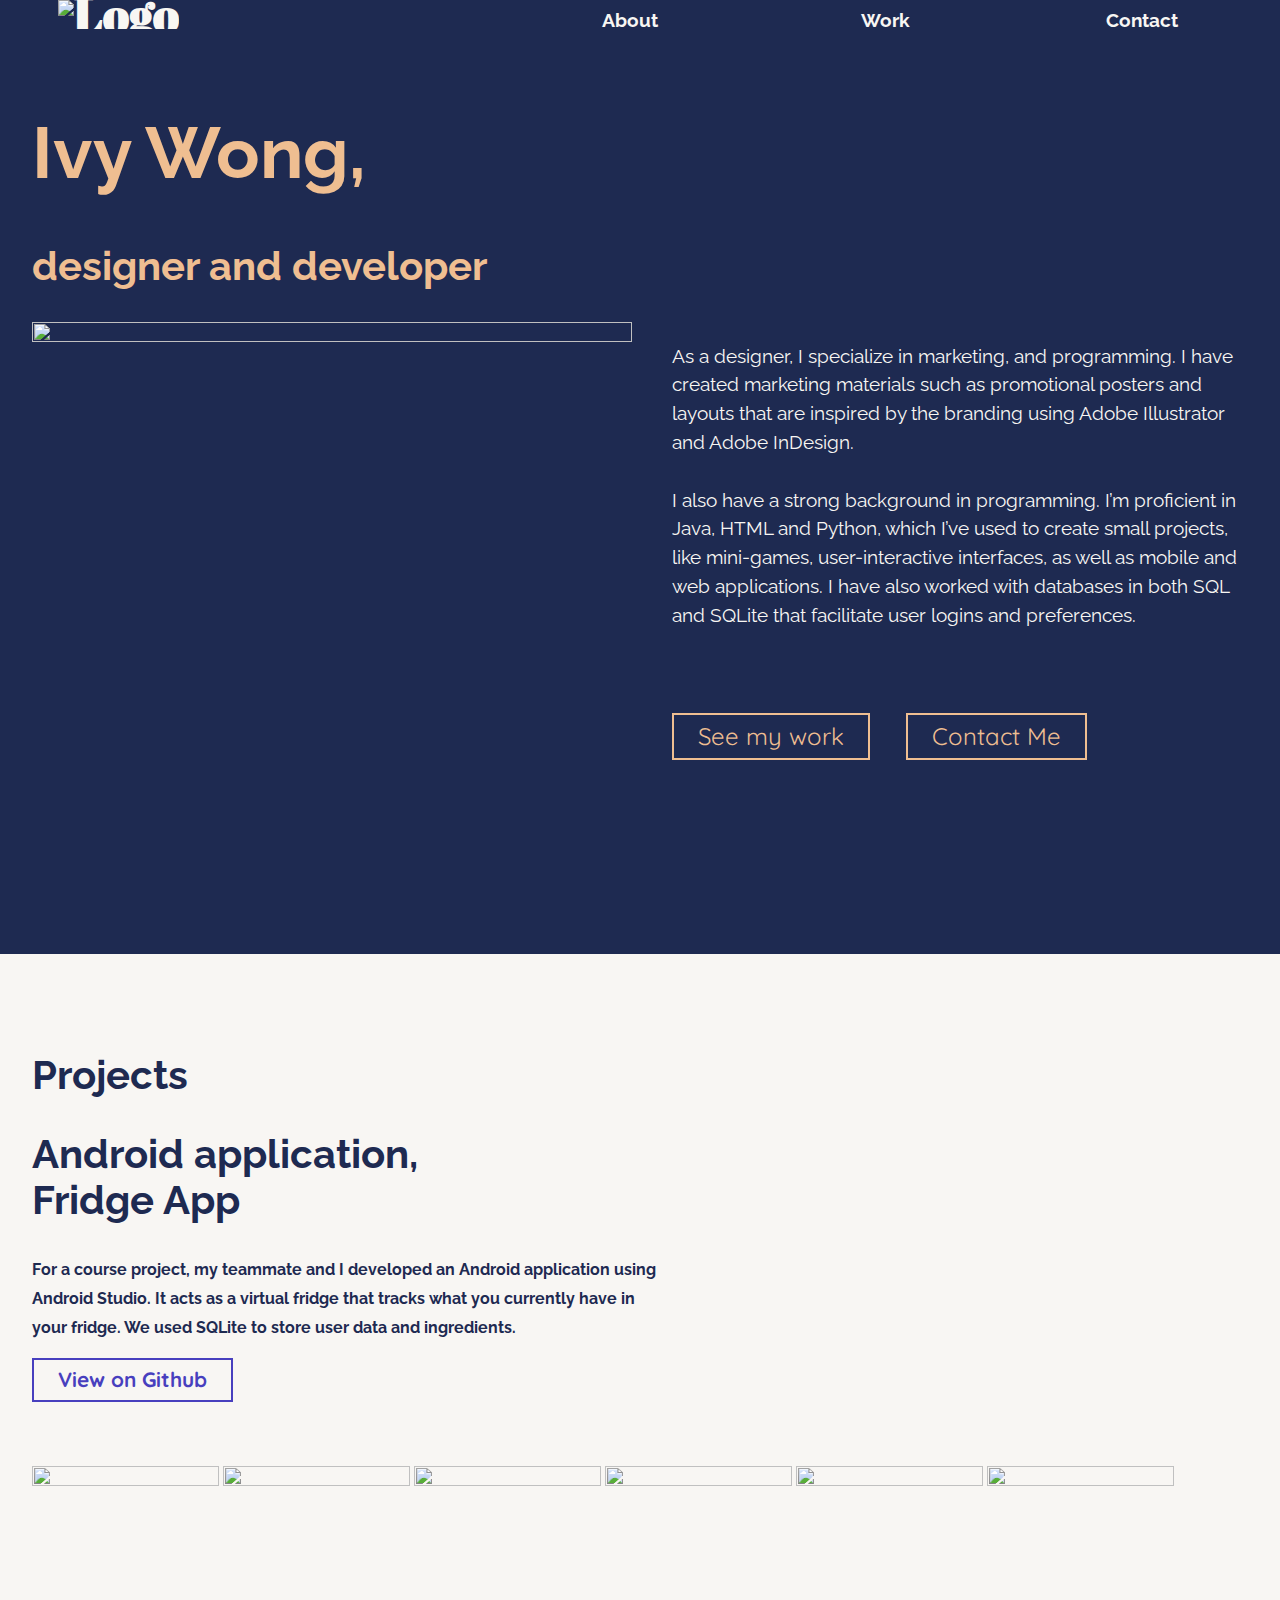
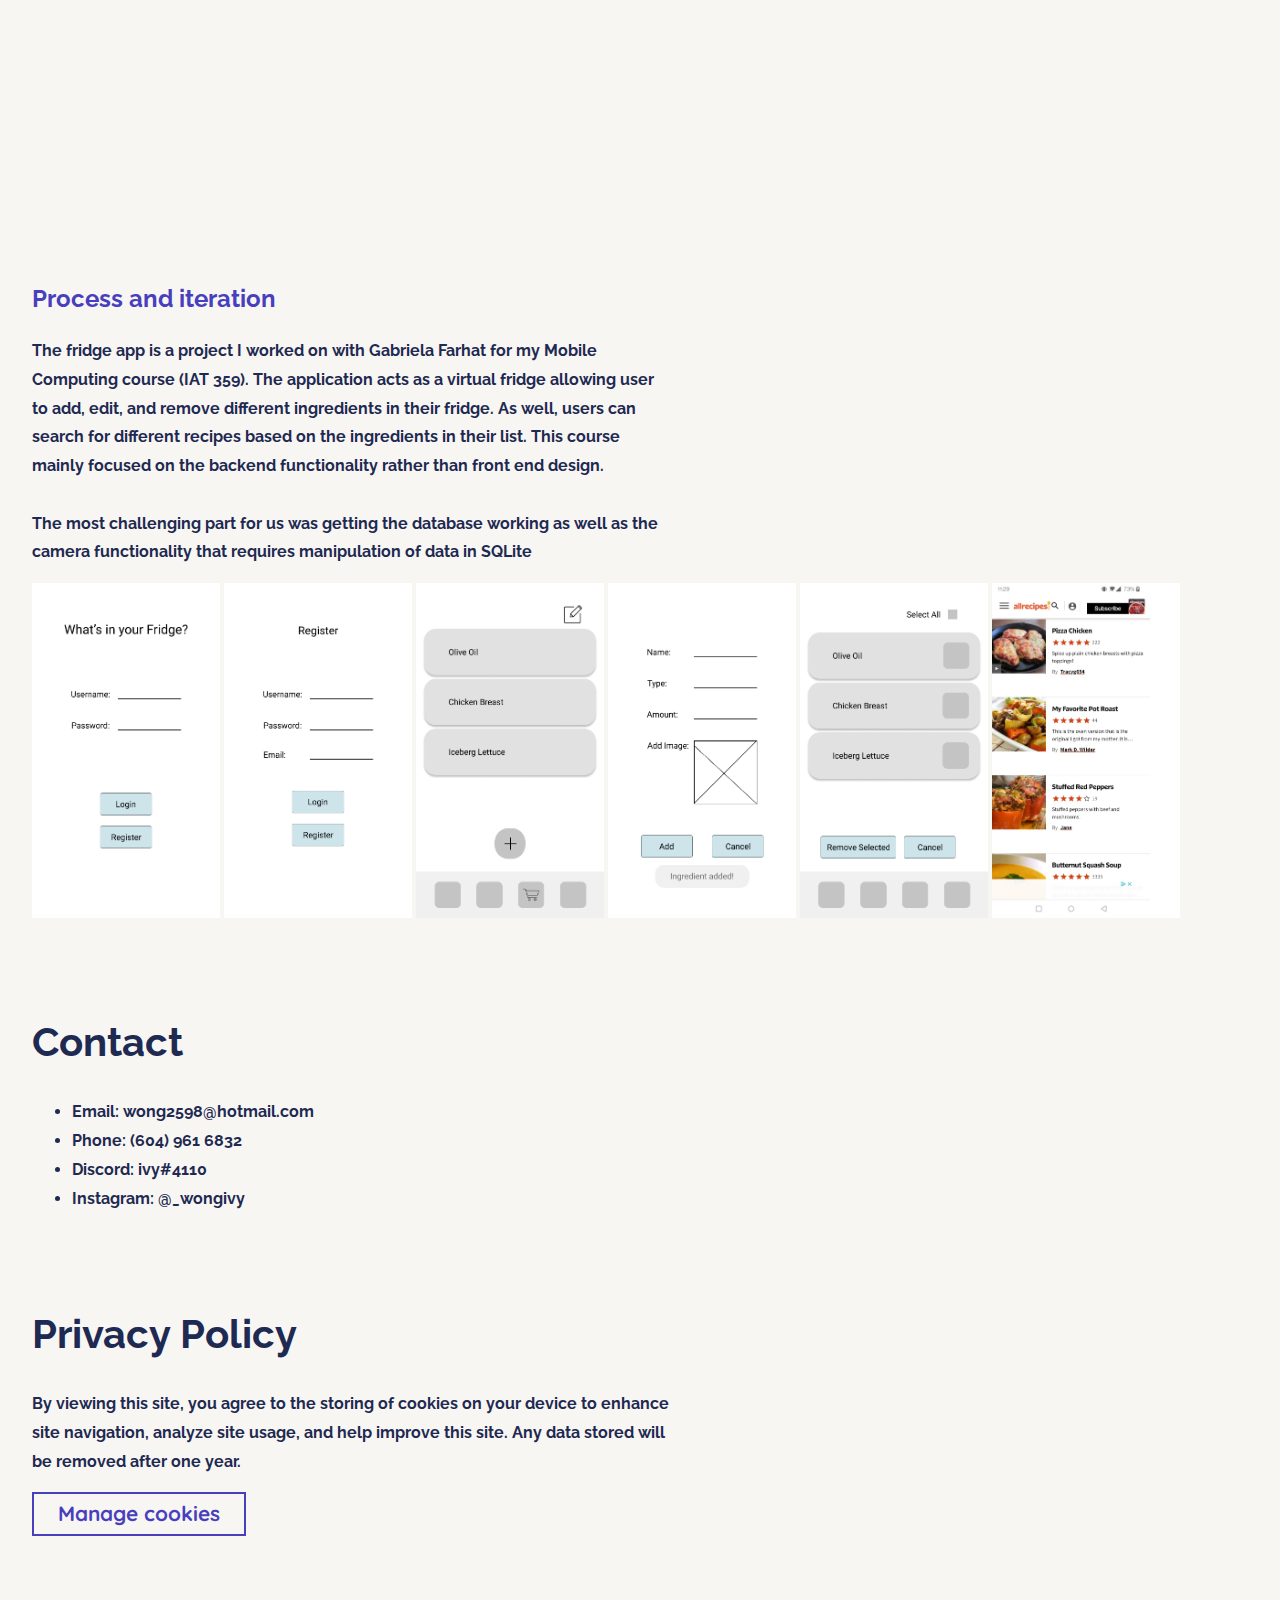
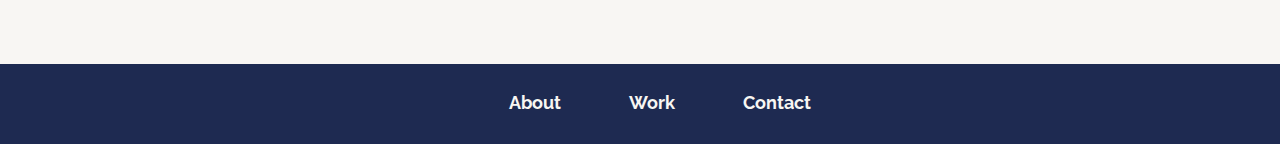
==== index.html @ 941da599 "improved responsiveness and positioning, removed grid.css" ====
<!DOCTYPE html>
<html lang="en">

  <head>

    <meta charset="utf-8">
    <meta name="viewport" content="width=device-width, initial-scale=1">
    <title>Ivy Wong</title>

    <link href="css/main.css" rel="stylesheet">
    <link href="css/normalize.css" rel="stylesheet">
    <!-- <link href="css/grid.css" rel="stylesheet"> -->
    
    <!-- Abril Fatface/ Cormonrant/ Quicksand -->
    <link rel="preconnect" href="https://fonts.googleapis.com">
    <link rel="preconnect" href="https://fonts.gstatic.com" crossorigin>
    <link href="https://fonts.googleapis.com/css2?family=Abril+Fatface&family=Cormorant&family=Quicksand:wght@300&family=Raleway:wght@100&display=swap" rel="stylesheet">


  </head>

  <body>
    <!-- Nav bar -->
    <header id="navbar">
        <nav>
          <ul>
            <li class="logo-nav">
                <img class="header-title" src="img/logo-dark.png" width="64" height="64" alt="Logo">
            </li>
            <li class="about-nav"><a href="#about" class="header-btn">About</a></li>
            <li class="work-nav"><a href="#work" class="header-btn">Work</a> 
            </li> 
            <li class="contact-nav"><a href="#contact" class="header-btn">Contact</a></li>
        </ul>
        </nav>
    </header>
    <!-- // Nav bar -->

    <main id="about">
      <!-- Hero Section -->
      <div class="hero-section content-container">
        <div class="content-wrap">
          <div class="hero-title hero">
            <h1>Ivy Wong,</h1>
            <h2>designer and developer</h2>
          </div>
          <div class="hero-grid">
            <div><img class="image-container" src="img/avatar.png" width="600" height="600"></div>
            <div>
              <div class="hero-desc hero">
                <p>As a designer, I specialize in marketing, and programming. I have created marketing materials such as promotional posters and layouts that are inspired by the branding using Adobe Illustrator and Adobe InDesign.<br><br>I also have a strong background in programming. I’m proficient in Java, HTML and Python, which I’ve used to create small projects, like mini-games, user-interactive interfaces, as well as mobile and web applications. I have also worked with databases in both SQL and SQLite that facilitate user logins and preferences.</p> 
              </div>
              <div class="hero-btn hero">
                <a href="#work" class="menu-btn">See my work</a>
                <a href="#contact" class="menu-btn">Contact Me</a>
              </div>
            </div>
          </div>
        </div>
      </div>
      </main>
      <!-- // Hero Section -->

    <!-- Work -->
      <div class="content-wrap content-container" id="work">
        <h2>Projects</h2>
        <h2 class="special-h2">Android application, <br>Fridge App</h2>
        <p>For a course project, my teammate and I developed an Android application using Android Studio. It acts as a virtual fridge that tracks what you currently have in your fridge. We used SQLite to store user data and ingredients.</p>
        <a class="work-btn" href="https://github.com/wongivyw/FridgeApp">View on Github</a>

        <!-- Update images with emulator -->
        <div class="image-container">
          <img src="img/fridge-register.jpg" width="187" height="395">
          <img src="img/fridge-main.jpg" width="187" height="395">
          <img src="img/recipes.jpg" width="187" height="395">
          <img src="img/profile.jpg" width="187" height="395">
          <img src="img/map.jpg" width="187" height="395">
          <img src="img/edit-ingredient.jpg" width="187" height="395">
        </div>

        <h3 class="special-h3">Process and iteration</h3>
        <p>The fridge app is a project I worked on with Gabriela Farhat for my Mobile Computing course (IAT 359). The application acts as a virtual fridge allowing user to add, edit, and remove different ingredients in their fridge. As well, users can search for different recipes based on the ingredients in their list. This course mainly focused on the backend functionality rather than front end design.<br><br>The most challenging part for us was getting the database working as well as the camera functionality that requires manipulation of data in SQLite</p>
      
        <div> 
          <img src="img/Draft_login.png" width="188" height="335">
          <img src="img/Draft_register.png" width="188" height="335">
          <img src="img/Draft_fridgeMain.png" width="188" height="335">
          <img src="img/Draft_addIngredient.png" width="188" height="335">
          <img src="img/Draft_editIngredient.png" width="188" height="335">
          <img src="img/Draft_recipies.png" width="188" height="335">
        </div>

      </div>
      <!-- // Work -->


    <!-- Contact -->
    <div id="contact" class="content-wrap content-container">
      <h2>Contact</h2>
        <ul class="special-h2">
          <li>Email: wong2598@hotmail.com</li>
          <li>Phone: (604) 961 6832</li>
          <li>Discord: ivy#4110</li>
          <li>Instagram: @_wongivy</li>
        </ul>
    </div>
    <!-- // Contact -->


    <!-- Privacy Policy -->
    <div id="privacy" class="content-wrap content-container">
      <h2>Privacy Policy</h2>
      <p>By viewing this site, you agree to the storing of cookies on your device to enhance site navigation, analyze site usage, and help improve this site. Any data stored will be removed after one year.</p>
      <a href="" class="work-btn">Manage cookies</a>
    </div>
    <!-- // Privacy Policy -->
    

    <!-- Footer -->
    <footer>
      <div class="footer-section">
        <ul class="footer-inline">
          <li class="footer-item"><a href="#about">About</a></li>
          <li class="footer-item"><a href="#about">Work</a></li>
          <li class="footer-item"><a href="#contact">Contact</a></li>
        </ul>
      </div>
    </footer>

  </body>
  <script src="js/main.js"></script>
</html>
---- css/main.css ----
/*
  STYLE GUIDE STYLING 
  Default styling for the style guide 
*/
html {
  position: relative;
  min-height: 100%;
}

body {
  background-color: #F8F6F3;
  margin-left: 0;
  margin-right: 0;
  margin-bottom: 0;
  margin-top: 0;
}

h1 {
  font-family: 'Raleway', serif;
  font-size: 3rem; /*48px, 0.125 = 2pt*/
  color: #1E2A51;
}

h2 {
  font-family: 'Raleway', serif;
  font-size: 2.5rem; /*40px*/
  color: #1E2A51;
}

h3 {
  font-family: 'Raleway', serif;
  font-size: 1.5rem; /*24px*/
  color: #1E2A51;
}


/*body text*/
p, li{
  font-family: 'Raleway', sans-serif;
  font-size: 1rem; /*16px*/
  font-weight: bold;
  color: #1E2A51;
  line-height: 1.8rem;
  max-width: 40rem;
}

.special-h3 {
  color: #483FBE;
}

img {
  max-width: 100%;
  height: auto;
}



/* ------HEADER--------------------------------------------------------------- */

/* ----HEADER LOGO*/

header img {
  height: 4rem;
  margin-top: 0.2rem;
}

main {
  color: #1E2A51;
  background-color: #1E2A51;
  overflow-x: hidden;
}

/* https://www.w3schools.com/howto/howto_js_shrink_header_scroll.asp */
.header-title {
  font-family: 'Abril Fatface', cursive;
  justify-content: center;
  margin: auto;
  text-align: center;
  font-size: 3rem;
  padding-right: 1.25rem;

}

header {
  font-family: 'Quicksand', sans-serif;
  top: 0;
  left: 0;
  right: 0;
  min-height: fit-content;
  align-items: center;
  justify-content: center;
  z-index: 999;
  flex-direction: column;
}

#navbar {
  background: #1E2A51;
  transition: 0.75s;
}


header * {
  display: inline;
  text-decoration: none;
  color: #F8F6F3;
}

header ul {
  display: grid;
  grid-template-columns: 1fr;
  justify-content: center;
  padding-bottom: 0.5rem;
  background-color: #1E2A51;
  margin: 0;
}

header li {
  padding-bottom: 0.3rem;
}

header li {
  margin: auto;
}

header li a { 
  font-size: 1.2rem;
  font-weight: 700;
}

header .header-btn {
  color: #F8F6F3;
  transition: all 0.2s;
  /* margin: 1rem 2rem; */
}

header .header-btn:after {
  content: ' --';
  opacity: 0;
  top: 14px;
  right: -20px;
  color: #F8F6F3;
  /* text-decoration: underline; */
  transition: 0.5s;
}

header .header-btn:focus, .header-btn:hover {
  color: #F8F6F3;
  /* text-decoration: underline; */
  padding-right: 24px;
  padding-left: 8px;
}

/* header .header-btn:hover {
  color: #F8F6F3;
  padding-right: 24px;
  padding-left: 8px;
} */

header .header-btn:focus:after {
  opacity: 1;
  right: 10px;
}

header .header-btn:hover:after {
  opacity: 1;
  right: 10px;
}



/* Body content wrap */
section {
  max-width: 80rem;
  margin-bottom: 10rem;  
}

.section-grid {
  display: grid;
  grid-template-columns: 1fr;
  max-width: 80rem;
  margin: auto;
}

.content-wrap {
  max-width: 80rem;
  margin: auto;
  /* background-color: #1E2A51; */
}

.div-wrap {
  margin: 1rem;
}

.hero .image-container {
  max-width:100%;
  height:auto;
}

/* Hero */
/* https://www.w3schools.com/howto/howto_css_parallax.asp */
/* https://unsplash.com/photos/LZ6BTZnizD8 */
.hero-section {
  background-image: url('../img/hero.jpg');
  background-attachment: fixed;
  background-position: center;
  background-repeat: no-repeat;
  background-size: cover;
  min-height: 100%;
  /* padding-left: 0.5rem; */
  /* padding-right: 0.5rem; */
}

.hero-grid {
  /* display: flex;
  flex-direction: column;
  text-align: left; */

  display: grid;
  grid-template-columns: 1fr;
  text-align: left;
}

.hero-title h1 {
  font-size: 4.5rem;
  color: #EFBE91;
}

.hero-title h2 {
  color: #EFBE91;
}

.hero-desc p {
  font-size: 1.2rem;
  color: #F8F6F3;
  font-weight: normal;
}

.hero-btn {
  margin-top: 8rem;
  margin-bottom: 4rem;
  justify-content: center;
}

.hero-btn a {
  margin-right: 3rem;
  font-size: 1.5rem;
}

.hero-btn .menu-btn {
  margin: 1rem;
}


/* work */
.content-container {
  margin: 2rem;
  padding-top: 2rem;
}


.menu-nav {
  justify-content: center;
  text-align: right;
  padding: 2rem 2% 2rem 0;
  max-width: 80rem;
  margin: auto;
}

.menu-btn {
/* button { */
  font-family: 'Quicksand', sans-serif;
  display: inline-block;
  padding: 0.5rem 1.5rem;
  margin: 0 0.8rem 0.8rem 0;
  box-sizing: border-box;
  text-decoration: none;
  font-size: 1.2rem;
  color: #EFBE91;
  text-align: center;

  border: #EFBE91;
  border-width: 2px;
  border-style: solid;
  transition: all 0.2s;
  background-color: none;
}

.menu-btn:hover, .menu-btn:focus {
  color: #1E2A51;
  font-weight: bold;
  background-color: #EFBE91;
}

.work-btn {
  font-family: 'Quicksand', sans-serif;
  display: inline-block;
  padding: 0.5rem 1.5rem;
  margin: 0 2rem 4rem 0;
  box-sizing: border-box;
  text-decoration: none;
  font-size: 1.3rem;
  font-weight: bold;
  color: #EFBE91;
  text-align: center;

  color: #483FBE;
  border: #483FBE;
  border-width: 2px;
  border-style: solid;
  background-color: none;
  transition: all 0.2s;
}

.work-btn:hover, .work-btn:focus {
  color: #EFBE91;
  border: #1E2A51;
  border-width: 2px;
  border-style: solid;
  background-color: #1E2A51;
  transition: all 0.2s;
}

.img-grid {
  display: grid;
  grid-template-columns: 1fr;
}

/* Footer */
footer * {
  display: inline;
}

.footer-section {
  font-family: 'Quicksand', sans-serif;
  background-color: #1E2A51;
  left: 0;
  right: 0;
  bottom: 0;
  height: 5rem;
  margin-top: 4rem;
  display: flex;
  align-items: center;
  justify-content: center;
}

footer li {
  margin: 2rem;
}

footer li a { 
  color: #F8F6F3;
  text-decoration: none;
  font-size: 1.1rem;
}

footer .footer-item {
  transition: all 0.2s;
}

footer .footer-item:hover {
  text-decoration: underline;
}

footer .footer-item:focus {
  text-decoration: underline;
}


/* 505px and smaller*/
@media (max-width: 31.5625rem) {
  .hero-btn, .menu-btn, .work-btn{
    display: grid;
    grid-template-columns: 1fr;
  }
}

/* 634 px and larger */
@media (min-width: 39.625rem) { 
  header {
    position: fixed;
  }    
  header ul {
    grid-template: "a b c d e" / 1fr 1fr 1fr 1fr 1fr;
    padding: 0;
  }
  .logo-nav {
    grid-area: a;
  }
  .about-nav {
    grid-area: c;
  }
  .work-nav {
    grid-area: d;
  }
  .contact-nav {
    grid-area: e;
  }
  .products-nav {
    display: block;
  }
  /* js */
  .hidden {
    display: none;
  }
  .img-grid {
    /* grid-template-columns: 1fr 1fr 1fr; */
  }
}

/* 1180 px and larger*/
@media (min-width: 73.75rem) {
  .hero-grid{
    grid-template-columns: 1fr 1fr;
  }  
  .hero-desc {
    padding-left: 2rem;
  }
  .hero-btn {
    margin-top: 0;
    padding-top: 3rem;
    padding-left: 1rem;
  }
}

/* 1212px and larger */
@media (min-width: 75.75rem) {
  .img-grid {
    /* grid-template-columns: 1fr 1fr 1fr 1fr 1fr 1fr; */
  }
}
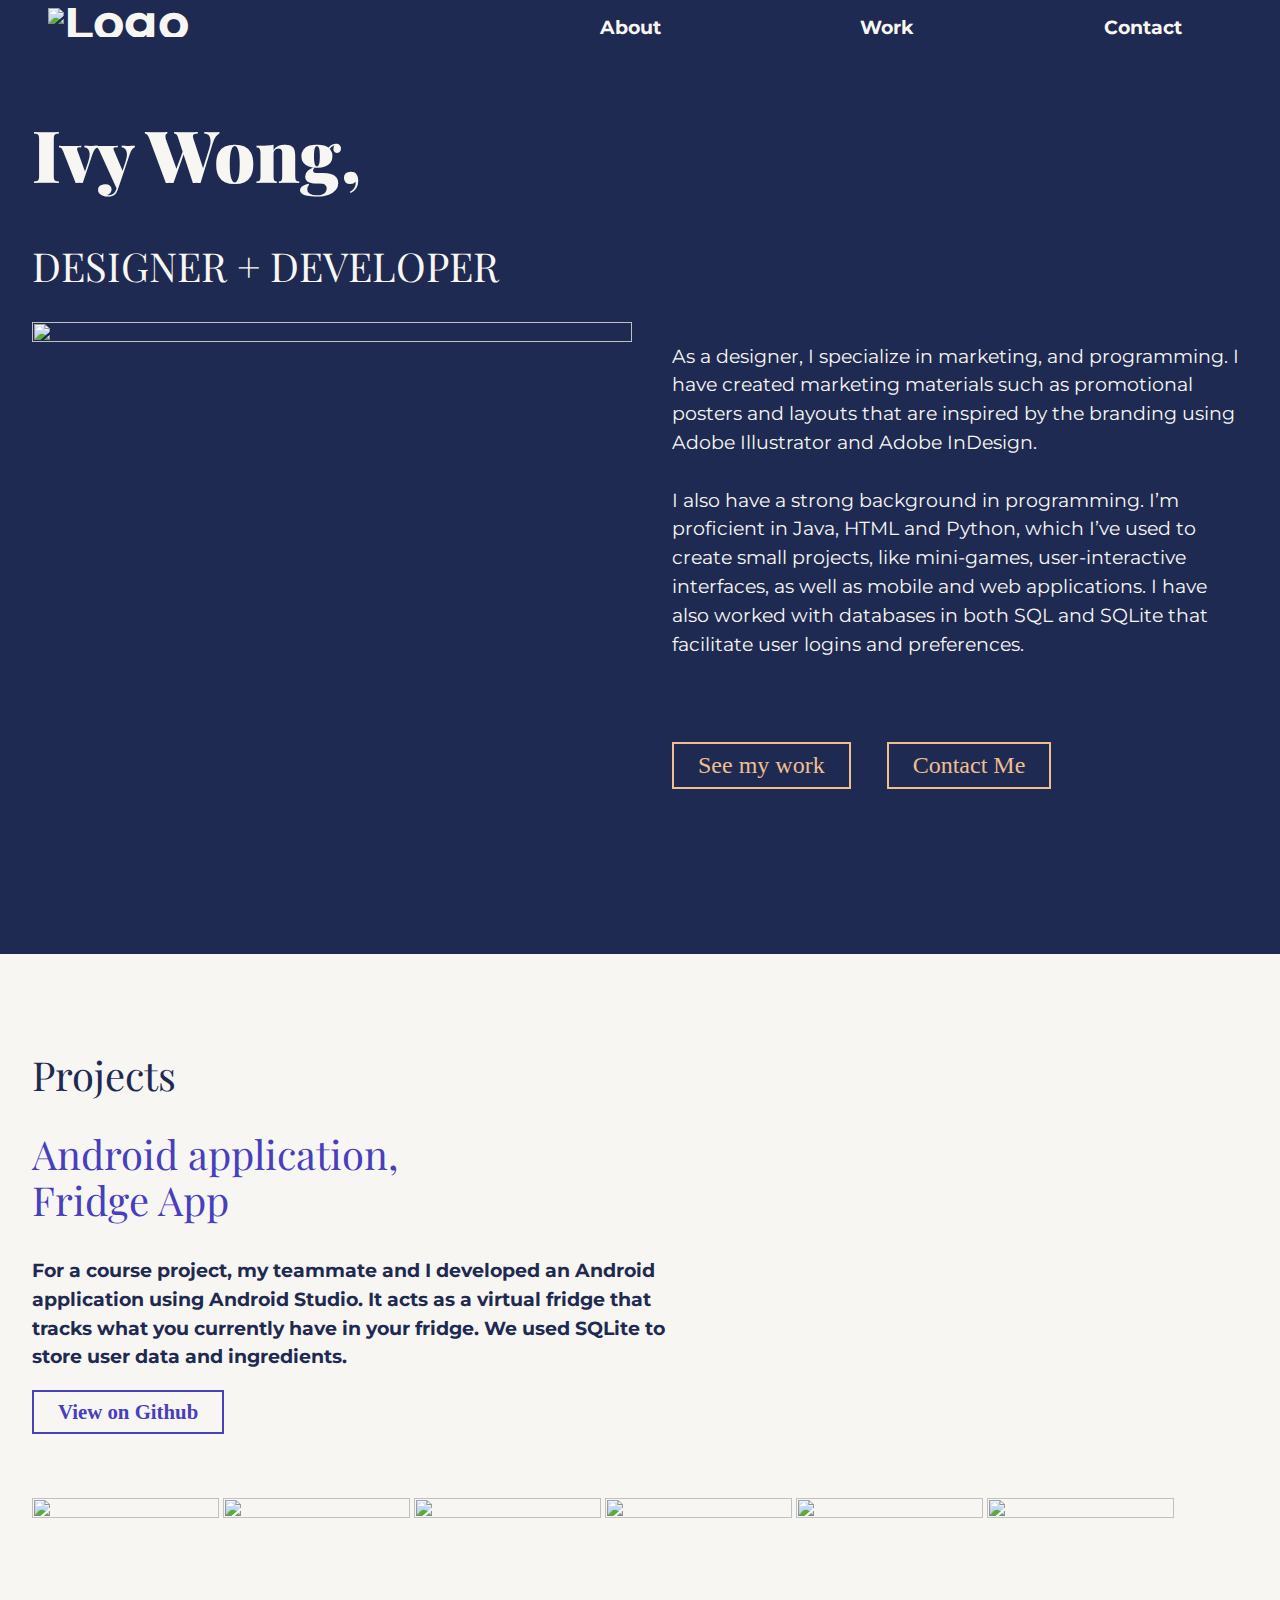
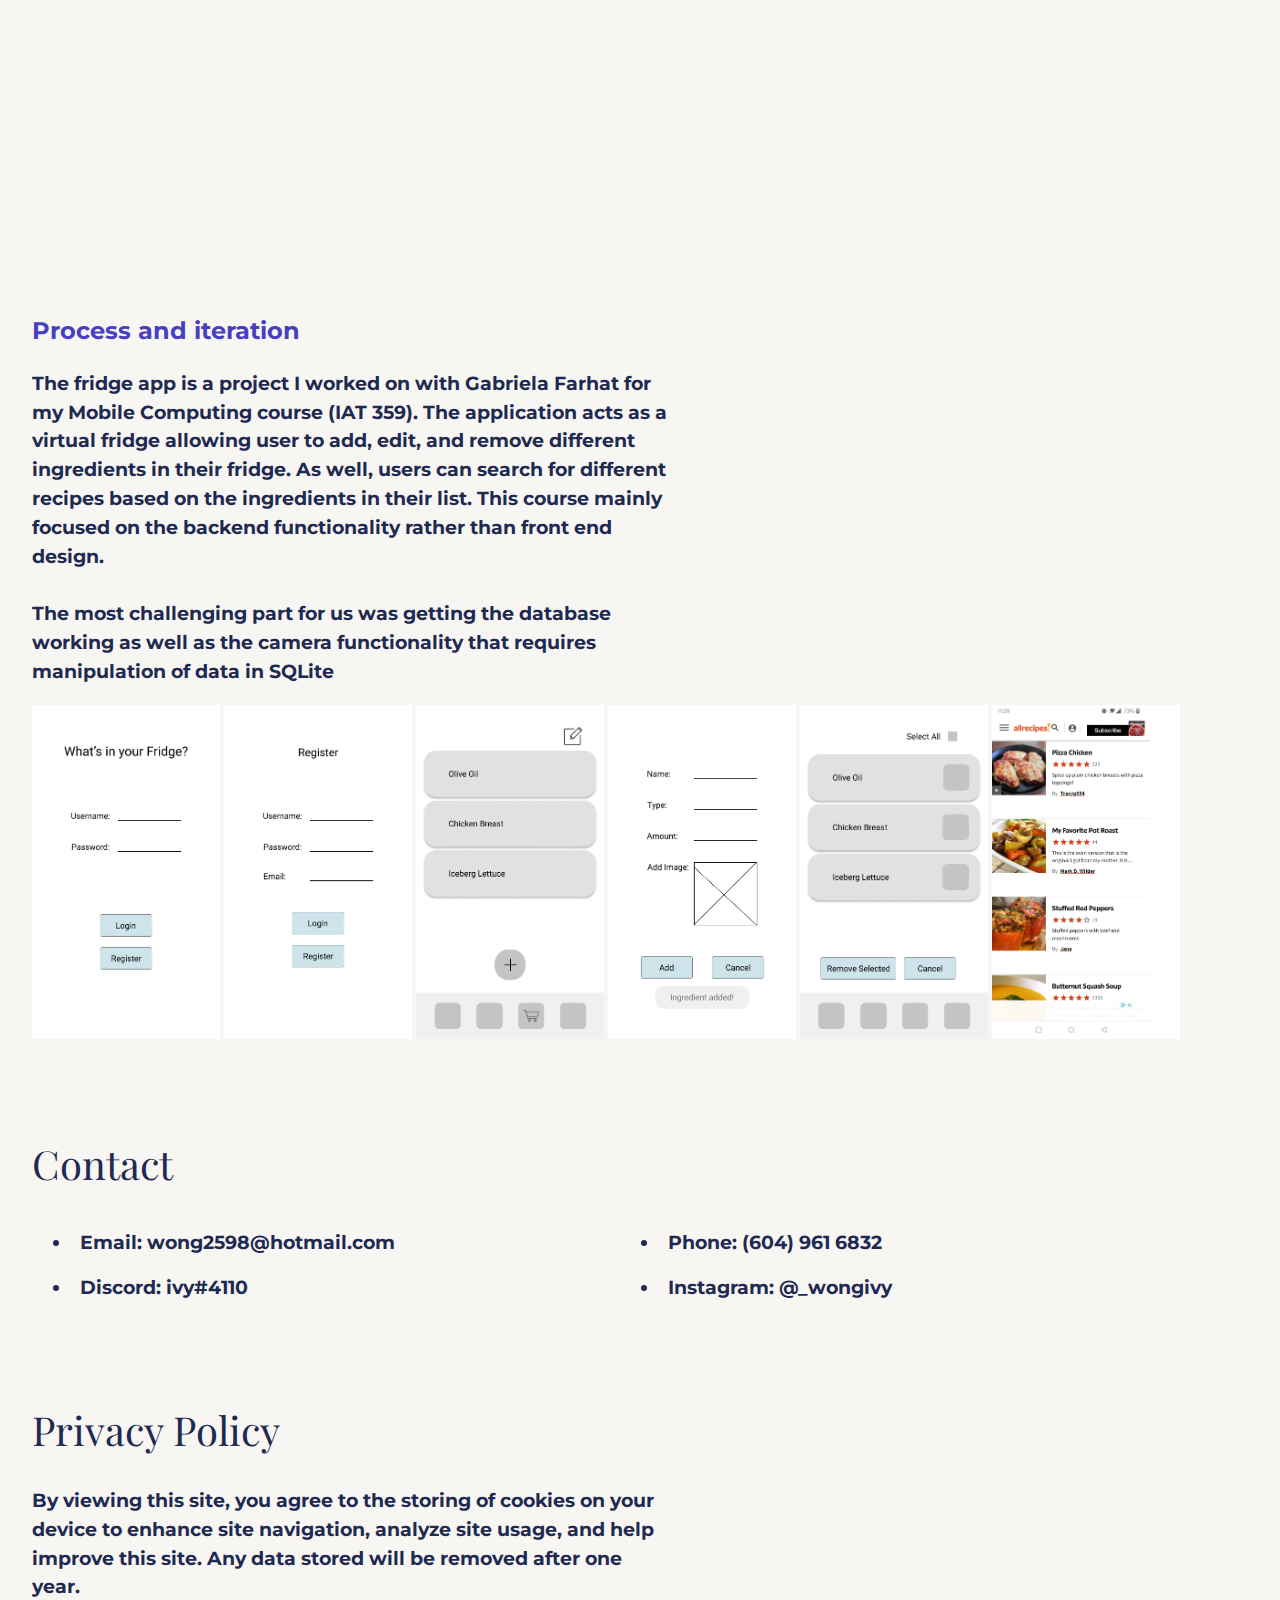
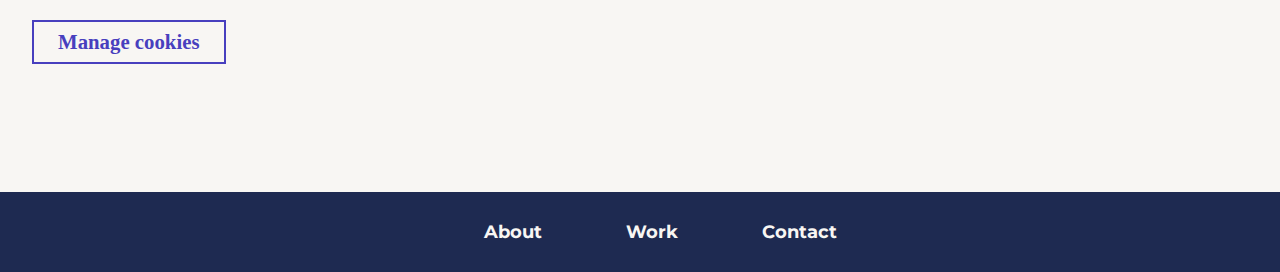
==== commit 85880709: "updated fonts and styles" ====
--- a/index.html
+++ b/index.html
@@ -11,10 +11,10 @@
     <link href="css/normalize.css" rel="stylesheet">
     <!-- <link href="css/grid.css" rel="stylesheet"> -->
     
-    <!-- Abril Fatface/ Cormonrant/ Quicksand -->
+    <!-- Roboto slab regular 400, Raleway regular 400 -->
     <link rel="preconnect" href="https://fonts.googleapis.com">
     <link rel="preconnect" href="https://fonts.gstatic.com" crossorigin>
-    <link href="https://fonts.googleapis.com/css2?family=Abril+Fatface&family=Cormorant&family=Quicksand:wght@300&family=Raleway:wght@100&display=swap" rel="stylesheet">
+    <link href="https://fonts.googleapis.com/css2?family=Lato:wght@300&family=Montserrat:wght@300&family=Playfair+Display:wght@400;900&display=swap" rel="stylesheet">
 
 
   </head>
@@ -42,7 +42,7 @@
         <div class="content-wrap">
           <div class="hero-title hero">
             <h1>Ivy Wong,</h1>
-            <h2>designer and developer</h2>
+            <h2>DESIGNER + DEVELOPER</h2>
           </div>
           <div class="hero-grid">
             <div><img class="image-container" src="img/avatar.png" width="600" height="600"></div>
@@ -62,56 +62,61 @@
       <!-- // Hero Section -->
 
     <!-- Work -->
-      <div class="content-wrap content-container" id="work">
-        <h2>Projects</h2>
-        <h2 class="special-h2">Android application, <br>Fridge App</h2>
-        <p>For a course project, my teammate and I developed an Android application using Android Studio. It acts as a virtual fridge that tracks what you currently have in your fridge. We used SQLite to store user data and ingredients.</p>
-        <a class="work-btn" href="https://github.com/wongivyw/FridgeApp">View on Github</a>
+      <div class="content-container" id="work">
+        <div class="content-wrap">
+          <h2>Projects</h2>
+          <h2 class="special-h2">Android application, <br>Fridge App</h2>
+          <p>For a course project, my teammate and I developed an Android application using Android Studio. It acts as a virtual fridge that tracks what you currently have in your fridge. We used SQLite to store user data and ingredients.</p>
+          <a class="work-btn" href="https://github.com/wongivyw/FridgeApp">View on Github</a>
 
-        <!-- Update images with emulator -->
-        <div class="image-container">
-          <img src="img/fridge-register.jpg" width="187" height="395">
-          <img src="img/fridge-main.jpg" width="187" height="395">
-          <img src="img/recipes.jpg" width="187" height="395">
-          <img src="img/profile.jpg" width="187" height="395">
-          <img src="img/map.jpg" width="187" height="395">
-          <img src="img/edit-ingredient.jpg" width="187" height="395">
+          <!-- Update images with emulator -->
+          <div class="image-container">
+            <img src="img/fridge-login.png" width="187" height="395">
+            <img src="img/fridge-main.png" width="187" height="395">
+            <img src="img/recipes.png" width="187" height="395">
+            <img src="img/profile.png" width="187" height="395">
+            <img src="img/map.png" width="187" height="395">
+            <img src="img/edit-ingredient.png" width="187" height="395">
+          </div>
+
+          <h3 class="special-h3">Process and iteration</h3>
+          <p>The fridge app is a project I worked on with Gabriela Farhat for my Mobile Computing course (IAT 359). The application acts as a virtual fridge allowing user to add, edit, and remove different ingredients in their fridge. As well, users can search for different recipes based on the ingredients in their list. This course mainly focused on the backend functionality rather than front end design.<br><br>The most challenging part for us was getting the database working as well as the camera functionality that requires manipulation of data in SQLite</p>
+        
+          <div> 
+            <img src="img/Draft_login.png" width="188" height="335">
+            <img src="img/Draft_register.png" width="188" height="335">
+            <img src="img/Draft_fridgeMain.png" width="188" height="335">
+            <img src="img/Draft_addIngredient.png" width="188" height="335">
+            <img src="img/Draft_editIngredient.png" width="188" height="335">
+            <img src="img/Draft_recipies.png" width="188" height="335">
+          </div>
         </div>
-
-        <h3 class="special-h3">Process and iteration</h3>
-        <p>The fridge app is a project I worked on with Gabriela Farhat for my Mobile Computing course (IAT 359). The application acts as a virtual fridge allowing user to add, edit, and remove different ingredients in their fridge. As well, users can search for different recipes based on the ingredients in their list. This course mainly focused on the backend functionality rather than front end design.<br><br>The most challenging part for us was getting the database working as well as the camera functionality that requires manipulation of data in SQLite</p>
-      
-        <div> 
-          <img src="img/Draft_login.png" width="188" height="335">
-          <img src="img/Draft_register.png" width="188" height="335">
-          <img src="img/Draft_fridgeMain.png" width="188" height="335">
-          <img src="img/Draft_addIngredient.png" width="188" height="335">
-          <img src="img/Draft_editIngredient.png" width="188" height="335">
-          <img src="img/Draft_recipies.png" width="188" height="335">
-        </div>
-
       </div>
       <!-- // Work -->
 
 
     <!-- Contact -->
-    <div id="contact" class="content-wrap content-container">
-      <h2>Contact</h2>
+    <div id="contact" class="content-container">
+      <div class="content-wrap">
+        <h2>Contact</h2>
         <ul class="special-h2">
           <li>Email: wong2598@hotmail.com</li>
           <li>Phone: (604) 961 6832</li>
           <li>Discord: ivy#4110</li>
           <li>Instagram: @_wongivy</li>
         </ul>
+      </div>
     </div>
     <!-- // Contact -->
 
 
     <!-- Privacy Policy -->
-    <div id="privacy" class="content-wrap content-container">
-      <h2>Privacy Policy</h2>
-      <p>By viewing this site, you agree to the storing of cookies on your device to enhance site navigation, analyze site usage, and help improve this site. Any data stored will be removed after one year.</p>
-      <a href="" class="work-btn">Manage cookies</a>
+    <div id="privacy" class="content-container">
+      <div class="content-wrap">
+        <h2>Privacy Policy</h2>
+        <p>By viewing this site, you agree to the storing of cookies on your device to enhance site navigation, analyze site usage, and help improve this site. Any data stored will be removed after one year.</p>
+        <a href="" class="work-btn">Manage cookies</a>
+      </div>
     </div>
     <!-- // Privacy Policy -->
     
--- a/css/main.css
+++ b/css/main.css
@@ -2,6 +2,8 @@
   STYLE GUIDE STYLING 
   Default styling for the style guide 
 */
+
+
 html {
   position: relative;
   min-height: 100%;
@@ -16,19 +18,21 @@
 }
 
 h1 {
-  font-family: 'Raleway', serif;
+  font-family: 'Playfair Display', sans-serif;
   font-size: 3rem; /*48px, 0.125 = 2pt*/
   color: #1E2A51;
+  font-weight: 900;
 }
 
 h2 {
-  font-family: 'Raleway', serif;
+  font-family: 'Playfair Display', serif;
   font-size: 2.5rem; /*40px*/
   color: #1E2A51;
+  font-weight: 400;
 }
 
 h3 {
-  font-family: 'Raleway', serif;
+  font-family: 'Montserrat', sans-serif;
   font-size: 1.5rem; /*24px*/
   color: #1E2A51;
 }
@@ -36,12 +40,17 @@
 
 /*body text*/
 p, li{
-  font-family: 'Raleway', sans-serif;
-  font-size: 1rem; /*16px*/
+  font-family: 'Montserrat', sans-serif;
+  font-size: 1.2rem; /*16px*/
   font-weight: bold;
   color: #1E2A51;
   line-height: 1.8rem;
   max-width: 40rem;
+}
+
+.special-h2 {
+  /* font-size: 2rem; */
+  color: #483FBE;
 }
 
 .special-h3 {
@@ -53,6 +62,17 @@
   height: auto;
 }
 
+ul {
+  display: grid;
+  grid-template-columns: 1fr;
+  align-items: left;
+  text-align: left;
+}
+
+ul li {
+  padding: 0.5rem;
+}
+
 
 
 /* ------HEADER--------------------------------------------------------------- */
@@ -72,7 +92,7 @@
 
 /* https://www.w3schools.com/howto/howto_js_shrink_header_scroll.asp */
 .header-title {
-  font-family: 'Abril Fatface', cursive;
+  /* font-family: 'Raleway', sans-serif; */
   justify-content: center;
   margin: auto;
   text-align: center;
@@ -82,7 +102,7 @@
 }
 
 header {
-  font-family: 'Quicksand', sans-serif;
+  /* font-family: 'Raleway', sans-serif; */
   top: 0;
   left: 0;
   right: 0;
@@ -222,11 +242,11 @@
 
 .hero-title h1 {
   font-size: 4.5rem;
-  color: #EFBE91;
+  color: #F8F6F3;
 }
 
 .hero-title h2 {
-  color: #EFBE91;
+  color: #F8F6F3;
 }
 
 .hero-desc p {
@@ -268,7 +288,7 @@
 
 .menu-btn {
 /* button { */
-  font-family: 'Quicksand', sans-serif;
+  /* font-family: 'Raleway', sans-serif; */
   display: inline-block;
   padding: 0.5rem 1.5rem;
   margin: 0 0.8rem 0.8rem 0;
@@ -287,12 +307,13 @@
 
 .menu-btn:hover, .menu-btn:focus {
   color: #1E2A51;
-  font-weight: bold;
+  border-width: 2px;
+
   background-color: #EFBE91;
 }
 
 .work-btn {
-  font-family: 'Quicksand', sans-serif;
+  /* font-family: 'Raleway', sans-serif; */
   display: inline-block;
   padding: 0.5rem 1.5rem;
   margin: 0 2rem 4rem 0;
@@ -331,7 +352,7 @@
 }
 
 .footer-section {
-  font-family: 'Quicksand', sans-serif;
+  /* font-family: 'Raleway', sans-serif; */
   background-color: #1E2A51;
   left: 0;
   right: 0;
@@ -407,6 +428,13 @@
   }
 }
 
+/* 912px and larger */
+@media (min-width: 57rem) {
+  ul {
+    grid-template-columns: 1fr 1fr;
+  }
+}
+
 /* 1180 px and larger*/
 @media (min-width: 73.75rem) {
   .hero-grid{
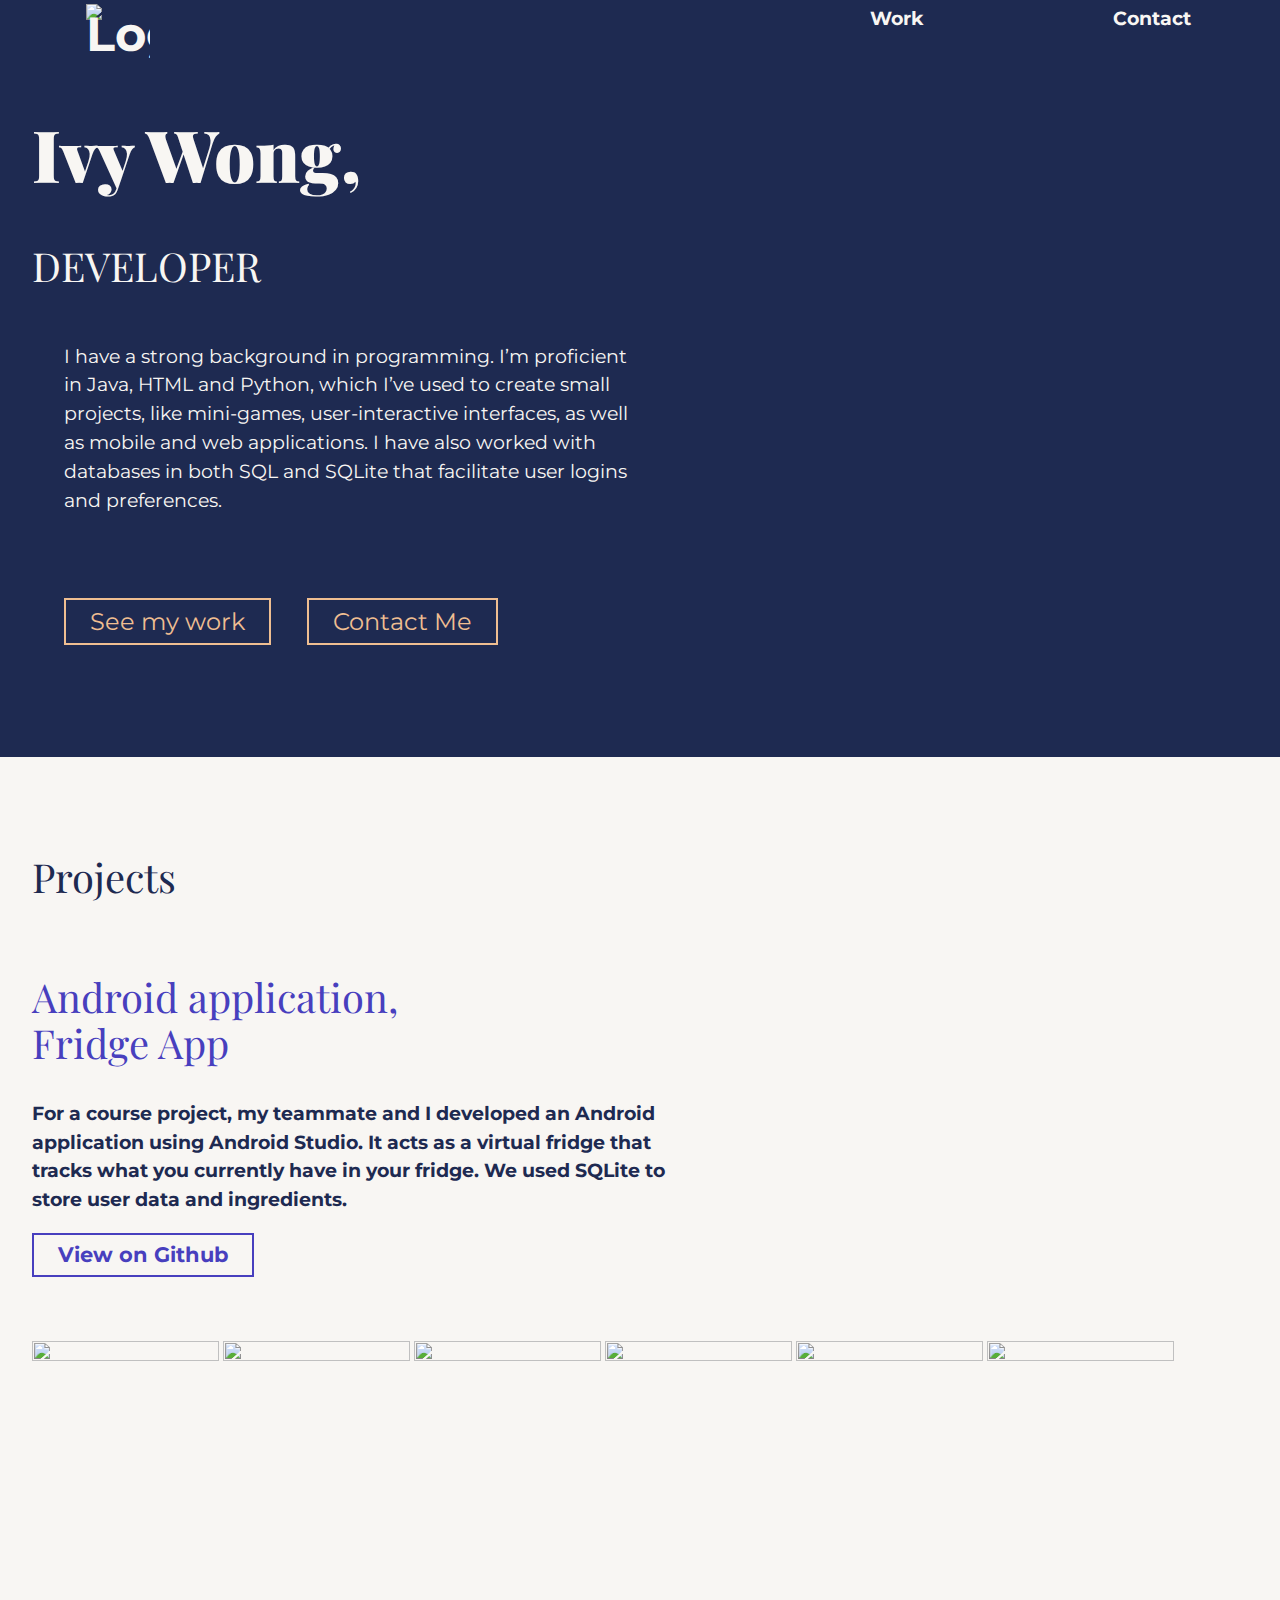
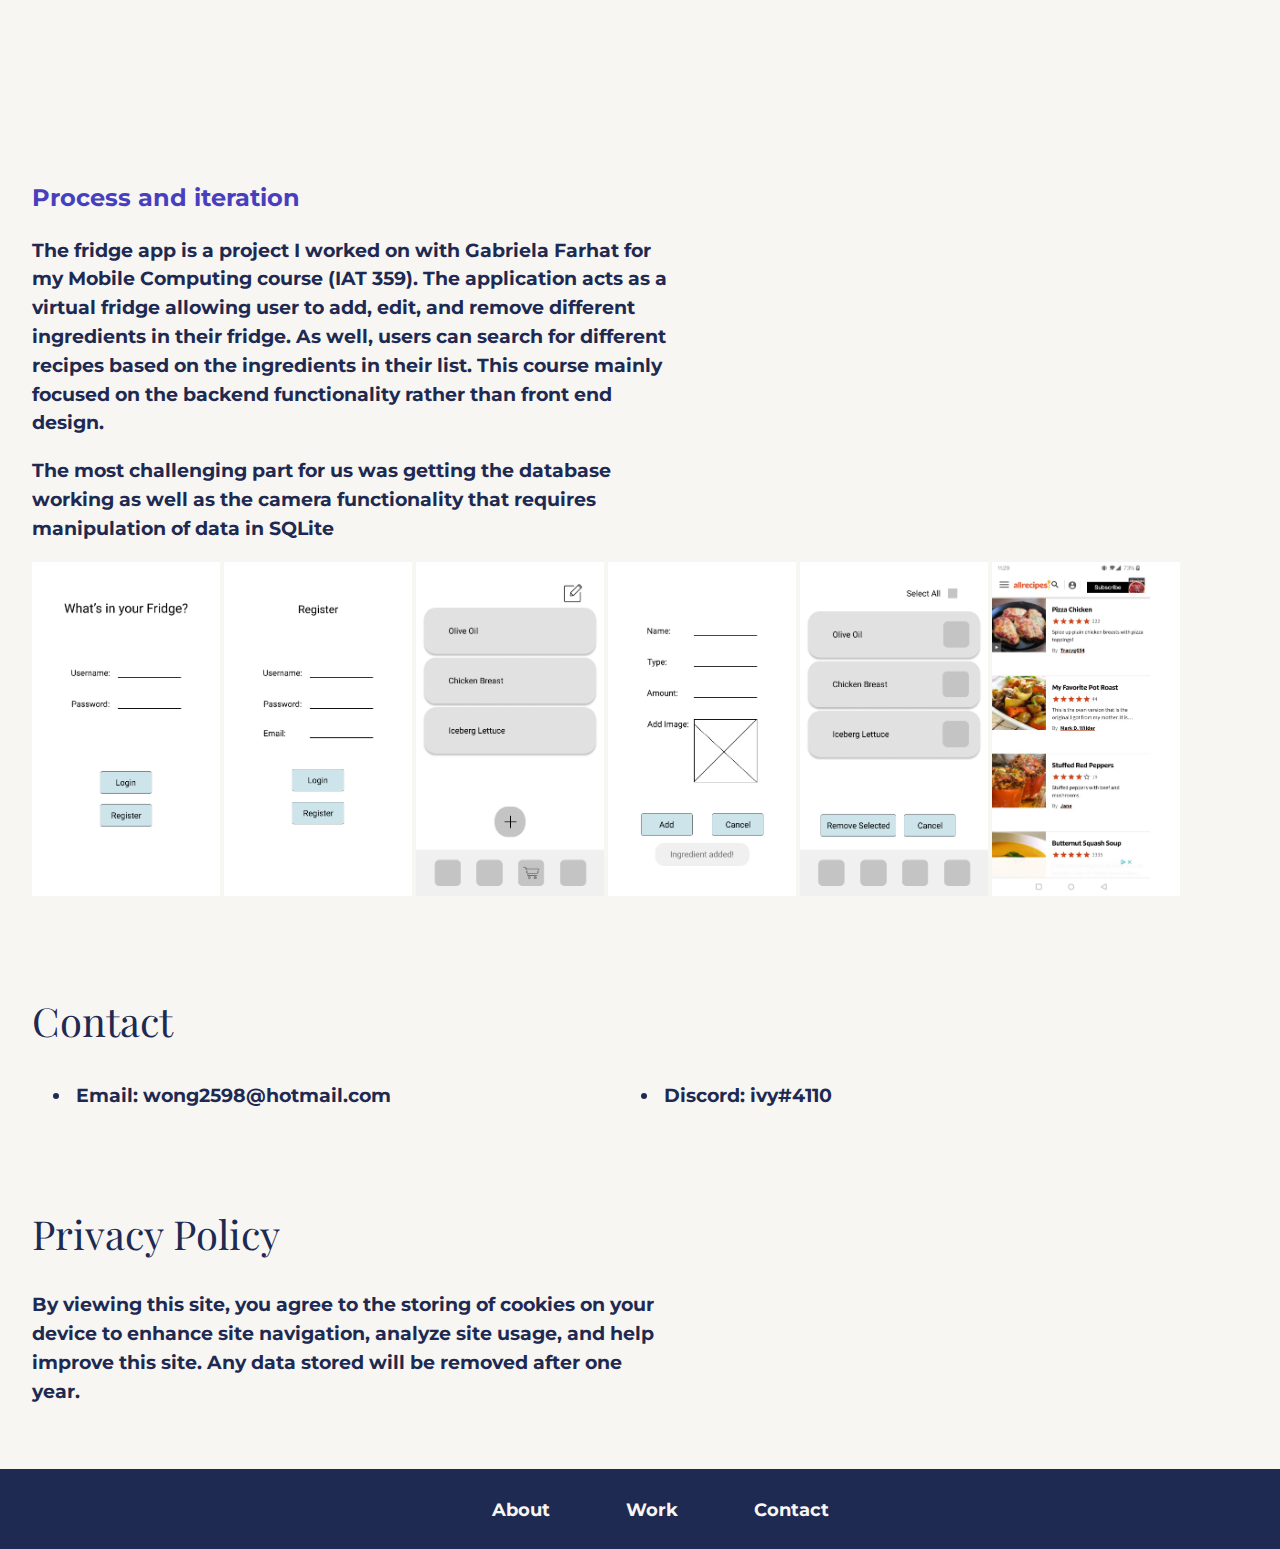
==== commit 86d75394: "temporarily removed unused button in privacy" ====
--- a/index.html
+++ b/index.html
@@ -9,12 +9,11 @@
 
     <link href="css/main.css" rel="stylesheet">
     <link href="css/normalize.css" rel="stylesheet">
-    <!-- <link href="css/grid.css" rel="stylesheet"> -->
     
     <!-- Roboto slab regular 400, Raleway regular 400 -->
     <link rel="preconnect" href="https://fonts.googleapis.com">
     <link rel="preconnect" href="https://fonts.gstatic.com" crossorigin>
-    <link href="https://fonts.googleapis.com/css2?family=Lato:wght@300&family=Montserrat:wght@300&family=Playfair+Display:wght@400;900&display=swap" rel="stylesheet">
+    <link href="https://fonts.googleapis.com/css2?family=Montserrat:wght@300&family=Playfair+Display:wght@400;900&display=swap" rel="stylesheet">
 
 
   </head>
@@ -27,10 +26,12 @@
             <li class="logo-nav">
                 <img class="header-title" src="img/logo-dark.png" width="64" height="64" alt="Logo">
             </li>
-            <li class="about-nav"><a href="#about" class="header-btn">About</a></li>
-            <li class="work-nav"><a href="#work" class="header-btn">Work</a> 
-            </li> 
-            <li class="contact-nav"><a href="#contact" class="header-btn">Contact</a></li>
+            <!-- <a href="#about" class="about-nav"><li class="header-btn">About</li></a> -->
+            <a href="#work" class="work-nav"><li class="header-btn">Work</li></a>
+            <a href="#contact" class="contact-nav"><li class="header-btn">Contact</li></a>
+            <!-- <li class="work-nav"><a href="#work" class="header-btn">Work</a>  -->
+            <!-- </li>  -->
+            <!-- <li class="contact-nav"><a href="#contact" class="header-btn">Contact</a></li> -->
         </ul>
         </nav>
     </header>
@@ -42,13 +43,13 @@
         <div class="content-wrap">
           <div class="hero-title hero">
             <h1>Ivy Wong,</h1>
-            <h2>DESIGNER + DEVELOPER</h2>
+            <h2>DEVELOPER</h2>
           </div>
           <div class="hero-grid">
-            <div><img class="image-container" src="img/avatar.png" width="600" height="600"></div>
+            <!-- <div><img class="image-container" src="img/avatar.png" width="600" height="600"></div> -->
             <div>
               <div class="hero-desc hero">
-                <p>As a designer, I specialize in marketing, and programming. I have created marketing materials such as promotional posters and layouts that are inspired by the branding using Adobe Illustrator and Adobe InDesign.<br><br>I also have a strong background in programming. I’m proficient in Java, HTML and Python, which I’ve used to create small projects, like mini-games, user-interactive interfaces, as well as mobile and web applications. I have also worked with databases in both SQL and SQLite that facilitate user logins and preferences.</p> 
+                <p>I have a strong background in programming. I’m proficient in Java, HTML and Python, which I’ve used to create small projects, like mini-games, user-interactive interfaces, as well as mobile and web applications. I have also worked with databases in both SQL and SQLite that facilitate user logins and preferences.</p> 
               </div>
               <div class="hero-btn hero">
                 <a href="#work" class="menu-btn">See my work</a>
@@ -80,7 +81,7 @@
           </div>
 
           <h3 class="special-h3">Process and iteration</h3>
-          <p>The fridge app is a project I worked on with Gabriela Farhat for my Mobile Computing course (IAT 359). The application acts as a virtual fridge allowing user to add, edit, and remove different ingredients in their fridge. As well, users can search for different recipes based on the ingredients in their list. This course mainly focused on the backend functionality rather than front end design.<br><br>The most challenging part for us was getting the database working as well as the camera functionality that requires manipulation of data in SQLite</p>
+          <p>The fridge app is a project I worked on with Gabriela Farhat for my Mobile Computing course (IAT 359). The application acts as a virtual fridge allowing user to add, edit, and remove different ingredients in their fridge. As well, users can search for different recipes based on the ingredients in their list. This course mainly focused on the backend functionality rather than front end design.</p><p>The most challenging part for us was getting the database working as well as the camera functionality that requires manipulation of data in SQLite</p>
         
           <div> 
             <img src="img/Draft_login.png" width="188" height="335">
@@ -94,16 +95,15 @@
       </div>
       <!-- // Work -->
 
-
+      
     <!-- Contact -->
     <div id="contact" class="content-container">
       <div class="content-wrap">
         <h2>Contact</h2>
-        <ul class="special-h2">
+        <ul class="contact-special-h2">
           <li>Email: wong2598@hotmail.com</li>
-          <li>Phone: (604) 961 6832</li>
           <li>Discord: ivy#4110</li>
-          <li>Instagram: @_wongivy</li>
+          
         </ul>
       </div>
     </div>
@@ -115,7 +115,7 @@
       <div class="content-wrap">
         <h2>Privacy Policy</h2>
         <p>By viewing this site, you agree to the storing of cookies on your device to enhance site navigation, analyze site usage, and help improve this site. Any data stored will be removed after one year.</p>
-        <a href="" class="work-btn">Manage cookies</a>
+        <!-- <a href="" class="work-btn">Manage cookies</a> -->
       </div>
     </div>
     <!-- // Privacy Policy -->
--- a/css/main.css
+++ b/css/main.css
@@ -51,10 +51,21 @@
 .special-h2 {
   /* font-size: 2rem; */
   color: #483FBE;
+  padding-top: 2.5rem;
+
+}
+
+.contact-special-h2 {
+  /* font-size: 2rem; */
+  color: #483FBE;
+  /* padding-top: 2.5rem; */
+
 }
 
 .special-h3 {
   color: #483FBE;
+  padding-top: 1.5rem;
+
 }
 
 img {
@@ -70,7 +81,7 @@
 }
 
 ul li {
-  padding: 0.5rem;
+  padding: 0.25rem;
 }
 
 
@@ -82,6 +93,10 @@
 header img {
   height: 4rem;
   margin-top: 0.2rem;
+}
+
+.logo-nav:hover, .logo-nav:focus {
+  background-color: #1E2A51;
 }
 
 main {
@@ -127,19 +142,30 @@
 
 header ul {
   display: grid;
+  /* place-items: stretch; */
   grid-template-columns: 1fr;
   justify-content: center;
   padding-bottom: 0.5rem;
   background-color: #1E2A51;
   margin: 0;
+  padding-left: 0;
+
+  transition-property: all;
 }
 
 header li {
   padding-bottom: 0.3rem;
-}
-
-header li {
   margin: auto;
+  display: grid;
+  place-items: center;
+  margin: 0;
+}
+
+header li:hover, header li:focus {
+  background-color: #483FBE;
+  display: grid;
+  place-items: center;
+  margin: 0;
 }
 
 header li a { 
@@ -288,7 +314,7 @@
 
 .menu-btn {
 /* button { */
-  /* font-family: 'Raleway', sans-serif; */
+  font-family: 'Montserrat', sans-serif;
   display: inline-block;
   padding: 0.5rem 1.5rem;
   margin: 0 0.8rem 0.8rem 0;
@@ -308,12 +334,11 @@
 .menu-btn:hover, .menu-btn:focus {
   color: #1E2A51;
   border-width: 2px;
-
   background-color: #EFBE91;
 }
 
 .work-btn {
-  /* font-family: 'Raleway', sans-serif; */
+  font-family: 'Montserrat', sans-serif;
   display: inline-block;
   padding: 0.5rem 1.5rem;
   margin: 0 2rem 4rem 0;
@@ -395,8 +420,8 @@
   }
 }
 
-/* 634 px and larger */
-@media (min-width: 39.625rem) { 
+/* 695 px and larger */
+@media (min-width: 43.4375rem) { 
   header {
     position: fixed;
   }    
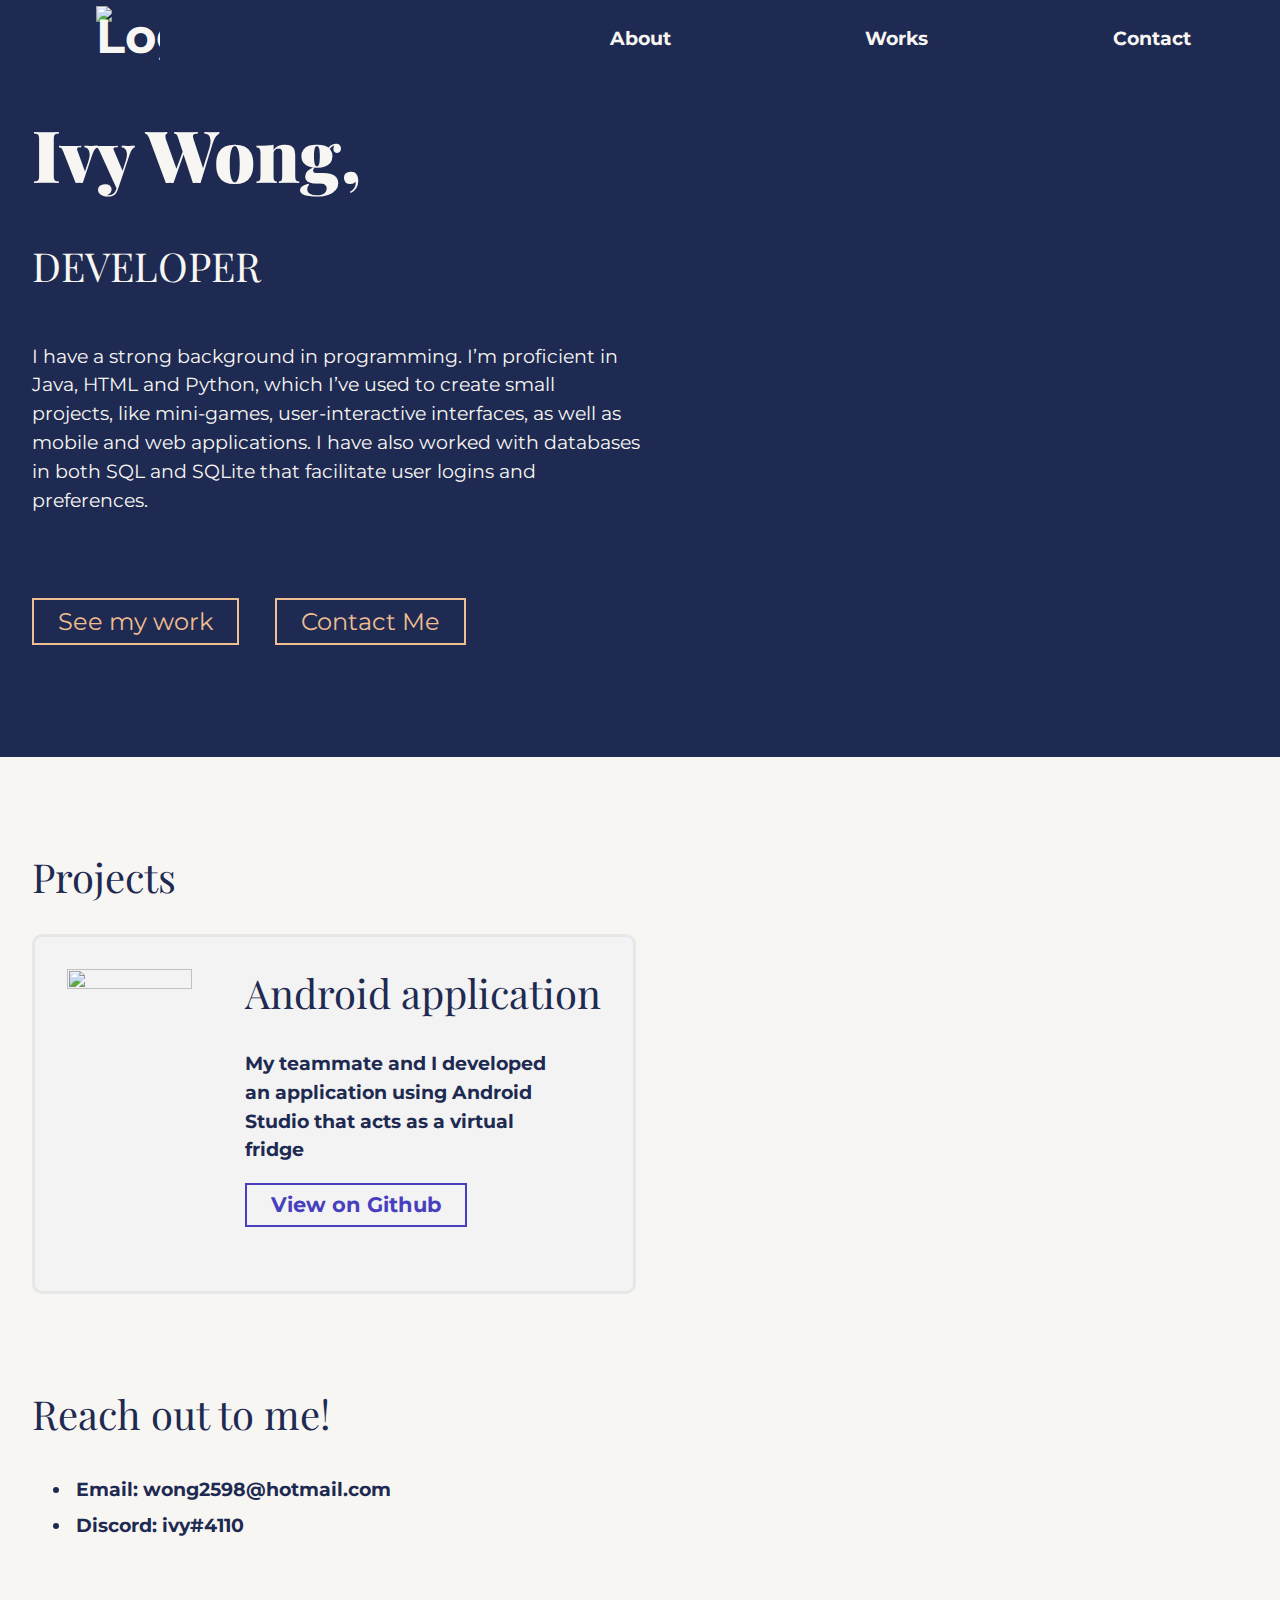
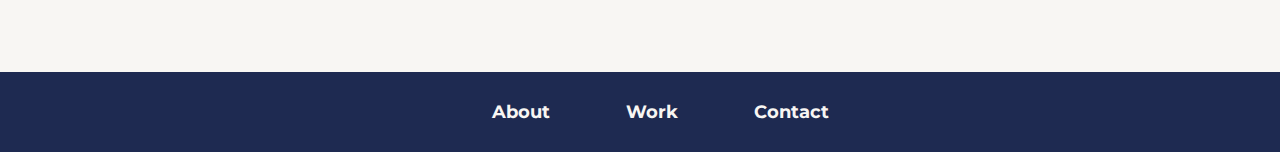
==== commit 4b465fb9: "product card added, moved process into new page" ====
--- a/index.html
+++ b/index.html
@@ -26,8 +26,8 @@
             <li class="logo-nav">
                 <img class="header-title" src="img/logo-dark.png" width="64" height="64" alt="Logo">
             </li>
-            <!-- <a href="#about" class="about-nav"><li class="header-btn">About</li></a> -->
-            <a href="#work" class="work-nav"><li class="header-btn">Work</li></a>
+            <a href="#about" class="about-nav"><li class="header-btn">About</li></a>
+            <a href="fridgeApp.html" class="work-nav"><li class="header-btn">Works</li></a>
             <a href="#contact" class="contact-nav"><li class="header-btn">Contact</li></a>
             <!-- <li class="work-nav"><a href="#work" class="header-btn">Work</a>  -->
             <!-- </li>  -->
@@ -52,7 +52,7 @@
                 <p>I have a strong background in programming. I’m proficient in Java, HTML and Python, which I’ve used to create small projects, like mini-games, user-interactive interfaces, as well as mobile and web applications. I have also worked with databases in both SQL and SQLite that facilitate user logins and preferences.</p> 
               </div>
               <div class="hero-btn hero">
-                <a href="#work" class="menu-btn">See my work</a>
+                <a href="fridgeApp.html" class="menu-btn">See my work</a>
                 <a href="#contact" class="menu-btn">Contact Me</a>
               </div>
             </div>
@@ -66,31 +66,19 @@
       <div class="content-container" id="work">
         <div class="content-wrap">
           <h2>Projects</h2>
-          <h2 class="special-h2">Android application, <br>Fridge App</h2>
-          <p>For a course project, my teammate and I developed an Android application using Android Studio. It acts as a virtual fridge that tracks what you currently have in your fridge. We used SQLite to store user data and ingredients.</p>
-          <a class="work-btn" href="https://github.com/wongivyw/FridgeApp">View on Github</a>
+          <a href="fridgeApp.html" class="">
+              <div class="project-card-wrap">
+                <div class="project-icon">
+                  <img class="image-container" src="img/fridge-main.png" width="125" height="125">
+                </div>
+                <div class="project-text">
+                  <h2 class="project-title">Android application</h2>
+                  <p class="project-desc">My teammate and I developed an application using Android Studio that acts as a virtual fridge</p>
+                  <a class="work-btn" href="https://github.com/wongivyw/FridgeApp">View on Github</a>
+                </div>
+              </div>
+          </a>
 
-          <!-- Update images with emulator -->
-          <div class="image-container">
-            <img src="img/fridge-login.png" width="187" height="395">
-            <img src="img/fridge-main.png" width="187" height="395">
-            <img src="img/recipes.png" width="187" height="395">
-            <img src="img/profile.png" width="187" height="395">
-            <img src="img/map.png" width="187" height="395">
-            <img src="img/edit-ingredient.png" width="187" height="395">
-          </div>
-
-          <h3 class="special-h3">Process and iteration</h3>
-          <p>The fridge app is a project I worked on with Gabriela Farhat for my Mobile Computing course (IAT 359). The application acts as a virtual fridge allowing user to add, edit, and remove different ingredients in their fridge. As well, users can search for different recipes based on the ingredients in their list. This course mainly focused on the backend functionality rather than front end design.</p><p>The most challenging part for us was getting the database working as well as the camera functionality that requires manipulation of data in SQLite</p>
-        
-          <div> 
-            <img src="img/Draft_login.png" width="188" height="335">
-            <img src="img/Draft_register.png" width="188" height="335">
-            <img src="img/Draft_fridgeMain.png" width="188" height="335">
-            <img src="img/Draft_addIngredient.png" width="188" height="335">
-            <img src="img/Draft_editIngredient.png" width="188" height="335">
-            <img src="img/Draft_recipies.png" width="188" height="335">
-          </div>
         </div>
       </div>
       <!-- // Work -->
@@ -99,7 +87,7 @@
     <!-- Contact -->
     <div id="contact" class="content-container">
       <div class="content-wrap">
-        <h2>Contact</h2>
+        <h2>Reach out to me!</h2>
         <ul class="contact-special-h2">
           <li>Email: wong2598@hotmail.com</li>
           <li>Discord: ivy#4110</li>
@@ -113,8 +101,8 @@
     <!-- Privacy Policy -->
     <div id="privacy" class="content-container">
       <div class="content-wrap">
-        <h2>Privacy Policy</h2>
-        <p>By viewing this site, you agree to the storing of cookies on your device to enhance site navigation, analyze site usage, and help improve this site. Any data stored will be removed after one year.</p>
+        <!-- <h2>Privacy Policy</h2>
+        <p>By viewing this site, you agree to the storing of cookies on your device to enhance site navigation, analyze site usage, and help improve this site. Any data stored will be removed after one year.</p> -->
         <!-- <a href="" class="work-btn">Manage cookies</a> -->
       </div>
     </div>
--- a/css/main.css
+++ b/css/main.css
@@ -83,7 +83,6 @@
 ul li {
   padding: 0.25rem;
 }
-
 
 
 /* ------HEADER--------------------------------------------------------------- */
@@ -112,8 +111,6 @@
   margin: auto;
   text-align: center;
   font-size: 3rem;
-  padding-right: 1.25rem;
-
 }
 
 header {
@@ -142,7 +139,6 @@
 
 header ul {
   display: grid;
-  /* place-items: stretch; */
   grid-template-columns: 1fr;
   justify-content: center;
   padding-bottom: 0.5rem;
@@ -153,6 +149,7 @@
   transition-property: all;
 }
 
+/* SOURCE: https://stackoverflow.com/questions/50841334/how-to-center-content-and-make-the-background-cover-the-full-column-when-using-c */
 header li {
   padding-bottom: 0.3rem;
   margin: auto;
@@ -176,31 +173,14 @@
 header .header-btn {
   color: #F8F6F3;
   transition: all 0.2s;
-  /* margin: 1rem 2rem; */
-}
-
-header .header-btn:after {
-  content: ' --';
-  opacity: 0;
-  top: 14px;
-  right: -20px;
-  color: #F8F6F3;
-  /* text-decoration: underline; */
-  transition: 0.5s;
+  padding: 1rem;
+  transition: all 0.2s;
 }
 
 header .header-btn:focus, .header-btn:hover {
   color: #F8F6F3;
-  /* text-decoration: underline; */
-  padding-right: 24px;
-  padding-left: 8px;
-}
-
-/* header .header-btn:hover {
-  color: #F8F6F3;
-  padding-right: 24px;
-  padding-left: 8px;
-} */
+  text-decoration: underline;
+}
 
 header .header-btn:focus:after {
   opacity: 1;
@@ -293,7 +273,7 @@
 }
 
 .hero-btn .menu-btn {
-  margin: 1rem;
+  margin: 1rem 2rem 1rem 0;
 }
 
 
@@ -371,6 +351,60 @@
   grid-template-columns: 1fr;
 }
 
+/* project card */
+.projects-grid {
+  display: grid;
+  grid-template-columns: 1fr;
+}
+.project-card-wrap {  
+  display: grid;
+  /* grid-template-columns: 1fr 2fr;
+  grid-auto-columns: auto; */
+
+  grid-gap:10px;
+  /* SOURCE: https://elad.medium.com/becoming-a-css-grid-ninja-f4c6db018cc1 */
+  grid-template-columns:200px minmax(200px, auto);
+  width: fit-content;
+
+  background: #F3F3F3;
+  border: 3px solid #E7E7E7;
+  /* border-top: 6px solid #483FBE; */
+  box-sizing: border-box;
+  border-radius: 10px;
+
+  transition: all 0.2s;
+}
+
+.project-card-wrap:hover, .project-card-wrap:focus {
+  background: #E7E7E7;
+  border: 3px solid #483FBE;
+  /* border-top: 6px solid #483FBE; */
+
+}
+
+.project-text {
+  padding-right: 2rem;
+}
+
+.project-text a {
+  text-decoration: none;
+}
+
+.project-title {
+  color: #1E2A51;
+  font-size: 2.5rem;
+  text-decoration: none;
+}
+
+.project-icon {
+  margin: 2rem;
+  justify-content: right;
+}
+
+.project-desc {
+  max-width: 20rem;
+}
+
 /* Footer */
 footer * {
   display: inline;
@@ -418,6 +452,24 @@
     display: grid;
     grid-template-columns: 1fr;
   }
+
+  .img-grid {
+    grid-template-columns: 1fr 1fr;
+  }
+}
+
+/* 583px and smaller */
+@media (max-width: 36.4375rem) {
+  .project-card-wrap {
+    grid-template-columns: 1fr;
+    /* SOURCE: https://stackoverflow.com/questions/45536537/centering-in-css-grid */
+    align-items: center;
+    justify-items: center; 
+  }
+  .project-text {
+    padding: 2rem;
+    margin: auto;
+  }
 }
 
 /* 695 px and larger */
@@ -449,15 +501,18 @@
     display: none;
   }
   .img-grid {
-    /* grid-template-columns: 1fr 1fr 1fr; */
+    grid-template-columns: 1fr 1fr 1fr;
+  }
+  header .header-btn {
+    padding: 1.5rem 2rem;
   }
 }
 
 /* 912px and larger */
 @media (min-width: 57rem) {
-  ul {
+  /* ul {
     grid-template-columns: 1fr 1fr;
-  }
+  } */
 }
 
 /* 1180 px and larger*/
@@ -466,18 +521,18 @@
     grid-template-columns: 1fr 1fr;
   }  
   .hero-desc {
-    padding-left: 2rem;
+    /* padding-left: 2rem; */
   }
   .hero-btn {
     margin-top: 0;
     padding-top: 3rem;
-    padding-left: 1rem;
+    /* padding-left: 1rem; */
   }
 }
 
 /* 1212px and larger */
 @media (min-width: 75.75rem) {
   .img-grid {
-    /* grid-template-columns: 1fr 1fr 1fr 1fr 1fr 1fr; */
+    grid-template-columns: 1fr 1fr 1fr 1fr 1fr 1fr;
   }
 }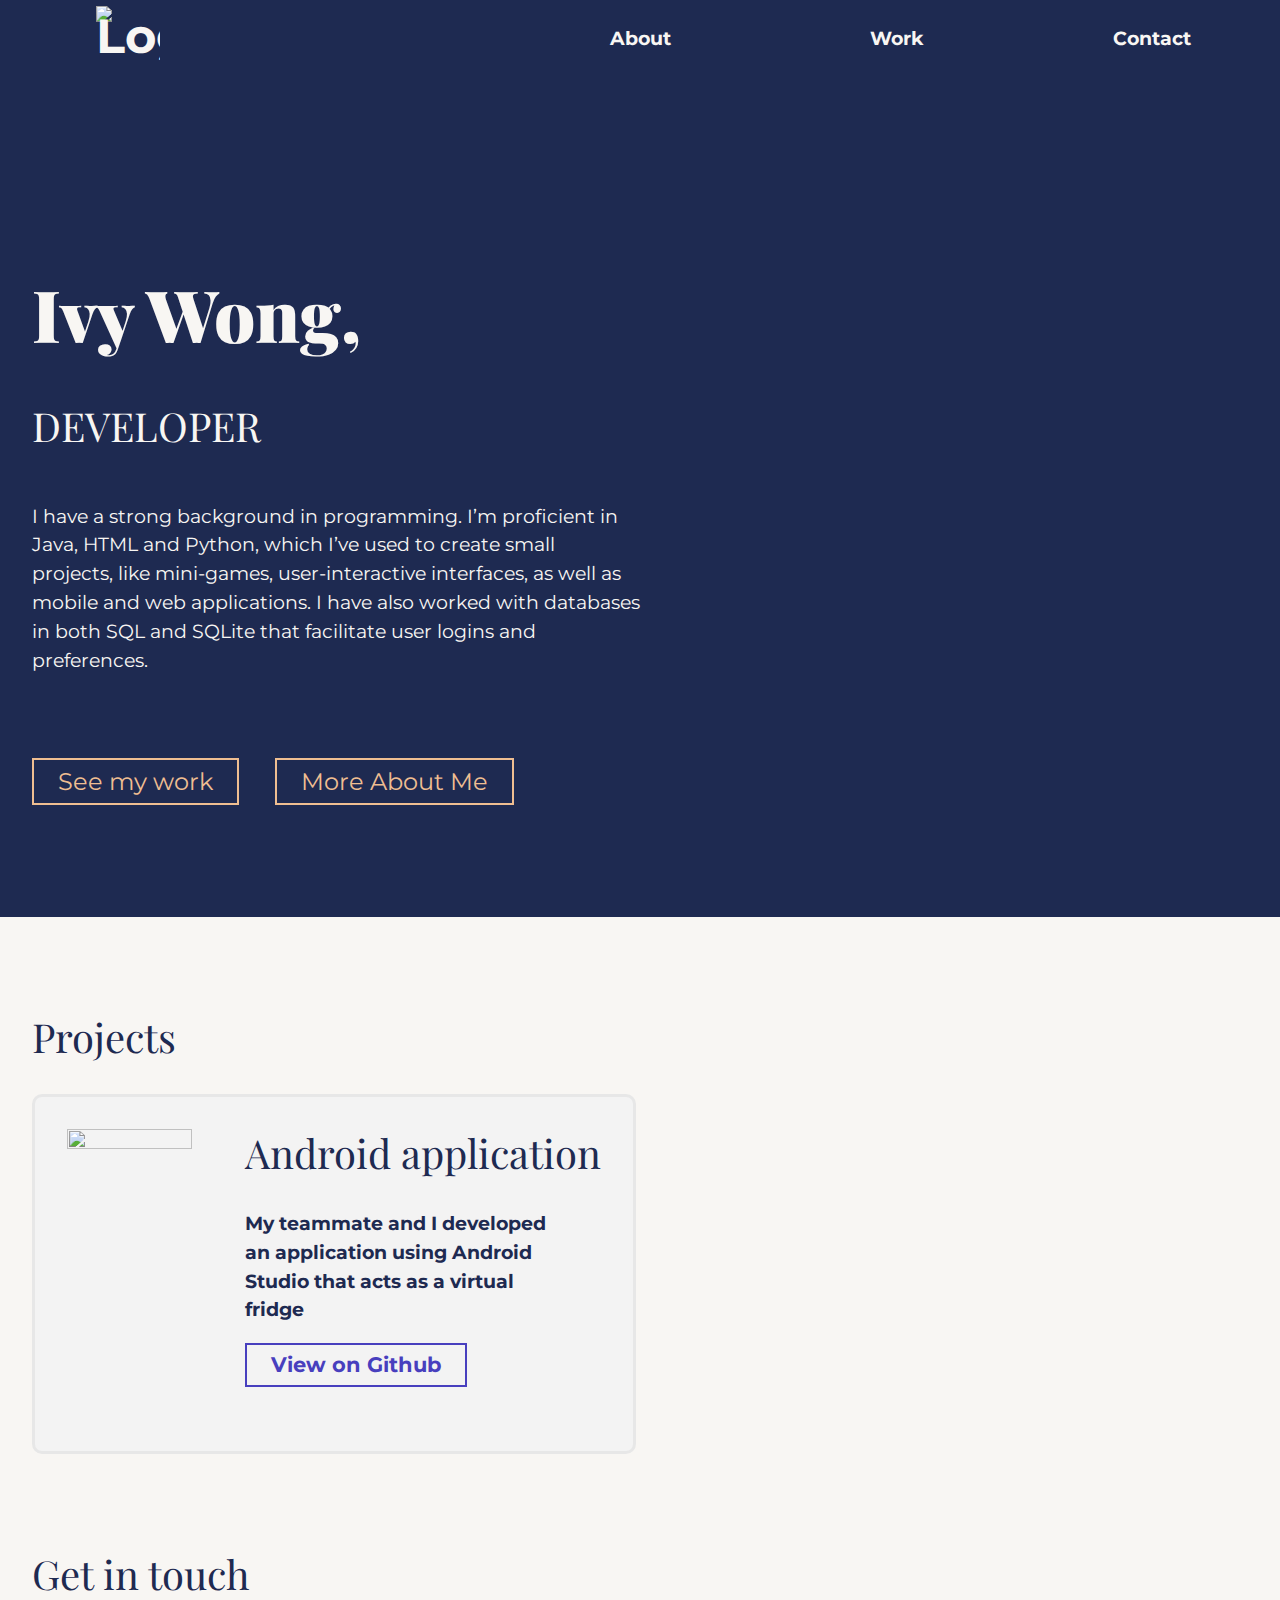
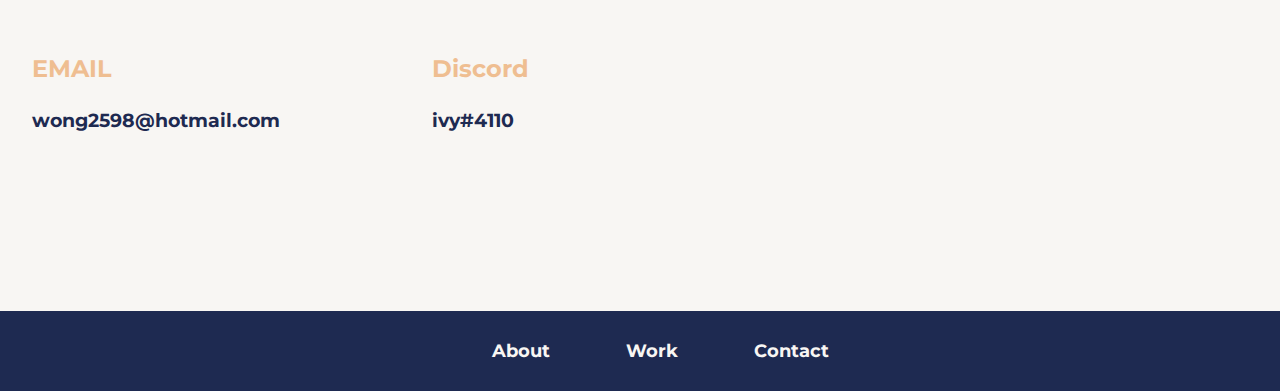
==== commit b34120db: "update on links and taglines" ====
--- a/index.html
+++ b/index.html
@@ -27,8 +27,8 @@
                 <img class="header-title" src="img/logo-dark.png" width="64" height="64" alt="Logo">
             </li>
             <a href="#about" class="about-nav"><li class="header-btn">About</li></a>
-            <a href="fridgeApp.html" class="work-nav"><li class="header-btn">Works</li></a>
-            <a href="#contact" class="contact-nav"><li class="header-btn">Contact</li></a>
+            <a href="fridgeApp.html" class="work-nav"><li class="header-btn">Work</li></a>
+            <a href="contact.html" class="contact-nav"><li class="header-btn">Contact</li></a>
             <!-- <li class="work-nav"><a href="#work" class="header-btn">Work</a>  -->
             <!-- </li>  -->
             <!-- <li class="contact-nav"><a href="#contact" class="header-btn">Contact</a></li> -->
@@ -53,7 +53,7 @@
               </div>
               <div class="hero-btn hero">
                 <a href="fridgeApp.html" class="menu-btn">See my work</a>
-                <a href="#contact" class="menu-btn">Contact Me</a>
+                <a href="contact.html" class="menu-btn">More About Me</a>
               </div>
             </div>
           </div>
@@ -66,7 +66,7 @@
       <div class="content-container" id="work">
         <div class="content-wrap">
           <h2>Projects</h2>
-          <a href="fridgeApp.html" class="">
+          <a href="fridgeApp.html#work" class="">
               <div class="project-card-wrap">
                 <div class="project-icon">
                   <img class="image-container" src="img/fridge-main.png" width="125" height="125">
@@ -87,12 +87,19 @@
     <!-- Contact -->
     <div id="contact" class="content-container">
       <div class="content-wrap">
-        <h2>Reach out to me!</h2>
-        <ul class="contact-special-h2">
-          <li>Email: wong2598@hotmail.com</li>
-          <li>Discord: ivy#4110</li>
+        <h2>Get in touch</h2>
+        <div class="contact-special-h2">
+          <div>
+            <h3 class="contact-title">EMAIL</h3>
+            <p class="contact-info">wong2598@hotmail.com</p>
+          </div>
+          <div>
+            <h3 class="contact-title">Discord</h3>
+            <p class="contact-info">ivy#4110</p>
+          </div>
           
-        </ul>
+          
+        </div>
       </div>
     </div>
     <!-- // Contact -->
@@ -114,8 +121,8 @@
       <div class="footer-section">
         <ul class="footer-inline">
           <li class="footer-item"><a href="#about">About</a></li>
-          <li class="footer-item"><a href="#about">Work</a></li>
-          <li class="footer-item"><a href="#contact">Contact</a></li>
+          <li class="footer-item"><a href="fridgeApp.html">Work</a></li>
+          <li class="footer-item"><a href="contact.html">Contact</a></li>
         </ul>
       </div>
     </footer>
--- a/css/main.css
+++ b/css/main.css
@@ -60,6 +60,22 @@
   color: #483FBE;
   /* padding-top: 2.5rem; */
 
+  display: grid;
+  grid-template-columns: 1fr;
+  /* grid-template-columns:400px minmax(400px, auto); */
+  /* width: fit-content; */
+
+
+}
+
+.contact-title {
+  color: #EFBE91;
+}
+
+.contact-info {
+  color: #1E2A51;
+  margin-bottom: 3rem;;
+  margin-top: 0.5rem;
 }
 
 .special-h3 {
@@ -101,7 +117,25 @@
 main {
   color: #1E2A51;
   background-color: #1E2A51;
+  /* background-image: url('../img/contact-background.jpg'); */
   overflow-x: hidden;
+}
+
+.other-hero {
+  /* background-image: url('../img/contact-background.jpg'); */
+
+  /* SOURCE: https://stackoverflow.com/questions/21666620/abstract-wave-using-css */
+  background-image: -webkit-linear-gradient(#1E2A51, #483FBE);
+  background-image: -moz-linear-gradient(#1E2A51, #483FBE);
+  background-image: -o-linear-gradient(#1E2A51, #483FBE);
+  background-image: linear-gradient(#1E2A51, #483FBE);
+  height: auto;
+  width: auto;
+  overflow-x: hidden;
+  overflow-y: hidden;
+
+  padding-bottom: 20rem;
+
 }
 
 /* https://www.w3schools.com/howto/howto_js_shrink_header_scroll.asp */
@@ -226,7 +260,6 @@
 /* https://www.w3schools.com/howto/howto_css_parallax.asp */
 /* https://unsplash.com/photos/LZ6BTZnizD8 */
 .hero-section {
-  background-image: url('../img/hero.jpg');
   background-attachment: fixed;
   background-position: center;
   background-repeat: no-repeat;
@@ -249,6 +282,7 @@
 .hero-title h1 {
   font-size: 4.5rem;
   color: #F8F6F3;
+  padding-top: 10rem;
 }
 
 .hero-title h2 {
@@ -445,9 +479,27 @@
   text-decoration: underline;
 }
 
-
-/* 505px and smaller*/
-@media (max-width: 31.5625rem) {
+/* 444px and smaller */
+@media (max-width: 27.75rem) {
+  footer ul {
+    display: grid;
+    grid-template-columns: 1fr;
+  }
+  .footer-section {
+    height: auto;
+  }
+  .footer-item {
+    margin: 1rem;
+  }
+  .footer-inline {
+    margin: 0;
+    text-align: center;
+  }
+}
+
+
+/* 580px and smaller */
+@media (max-width: 36.25rem) {
   .hero-btn, .menu-btn, .work-btn{
     display: grid;
     grid-template-columns: 1fr;
@@ -456,6 +508,16 @@
   .img-grid {
     grid-template-columns: 1fr 1fr;
   }
+
+  /* SOURCE: https://css-tricks.com/viewport-sized-typography/ */
+  .hero h1 {
+    font-size: 12vw;
+  }
+
+  .hero h2 {
+    font-size: 6vw;
+  }
+
 }
 
 /* 583px and smaller */
@@ -469,6 +531,10 @@
   .project-text {
     padding: 2rem;
     margin: auto;
+  }
+
+  .hero-title h1 {
+    padding-top: 3rem;
   }
 }
 
@@ -510,9 +576,11 @@
 
 /* 912px and larger */
 @media (min-width: 57rem) {
-  /* ul {
-    grid-template-columns: 1fr 1fr;
-  } */
+  .contact-special-h2 {
+    grid-template-columns:400px minmax(400px, auto);
+    width: fit-content;
+  }
+
 }
 
 /* 1180 px and larger*/
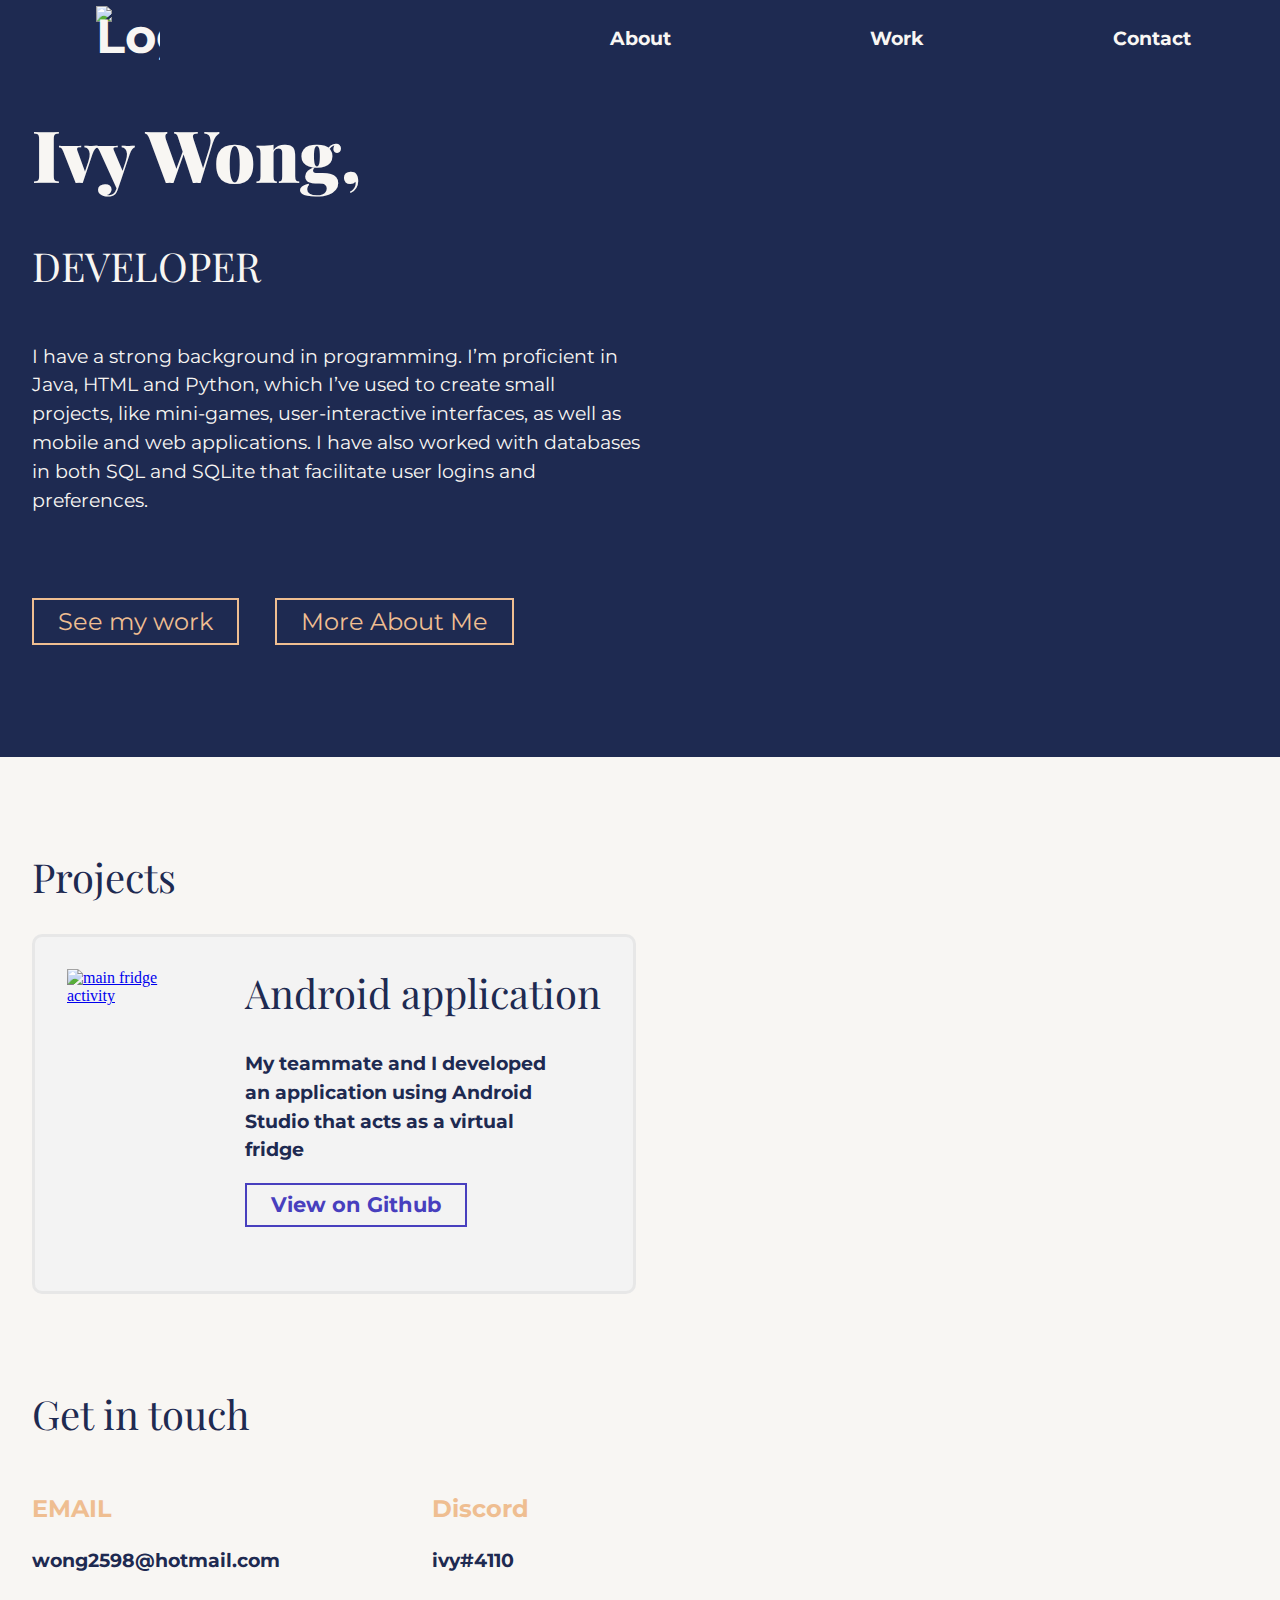
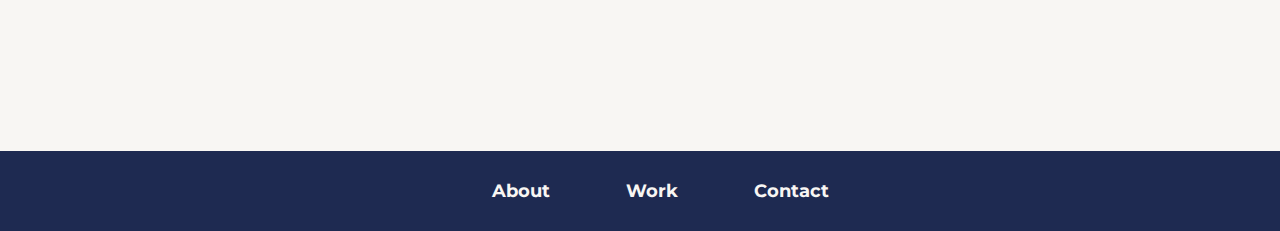
==== commit ddae6ffc: "Added images to process. Added alt attributes to images" ====
--- a/index.html
+++ b/index.html
@@ -46,7 +46,6 @@
             <h2>DEVELOPER</h2>
           </div>
           <div class="hero-grid">
-            <!-- <div><img class="image-container" src="img/avatar.png" width="600" height="600"></div> -->
             <div>
               <div class="hero-desc hero">
                 <p>I have a strong background in programming. I’m proficient in Java, HTML and Python, which I’ve used to create small projects, like mini-games, user-interactive interfaces, as well as mobile and web applications. I have also worked with databases in both SQL and SQLite that facilitate user logins and preferences.</p> 
@@ -69,7 +68,7 @@
           <a href="fridgeApp.html#work" class="">
               <div class="project-card-wrap">
                 <div class="project-icon">
-                  <img class="image-container" src="img/fridge-main.png" width="125" height="125">
+                  <img class="image-container" src="img/fridge-main.png" width="125" height="125" alt="main fridge activity">
                 </div>
                 <div class="project-text">
                   <h2 class="project-title">Android application</h2>
--- a/css/main.css
+++ b/css/main.css
@@ -87,6 +87,14 @@
 img {
   max-width: 100%;
   height: auto;
+}
+
+.caption {
+  display: inline-block;
+  color: #1E2A51;
+  padding: 0 0.5rem;
+  background-color: #F3D9C0;
+  font-size: 0.85rem;
 }
 
 ul {
@@ -282,7 +290,11 @@
 .hero-title h1 {
   font-size: 4.5rem;
   color: #F8F6F3;
-  padding-top: 10rem;
+}
+
+.other-hero .hero-title h1 {
+    padding-top: 10rem;
+
 }
 
 .hero-title h2 {
@@ -533,7 +545,7 @@
     margin: auto;
   }
 
-  .hero-title h1 {
+  .other-hero .hero-title h1 {
     padding-top: 3rem;
   }
 }
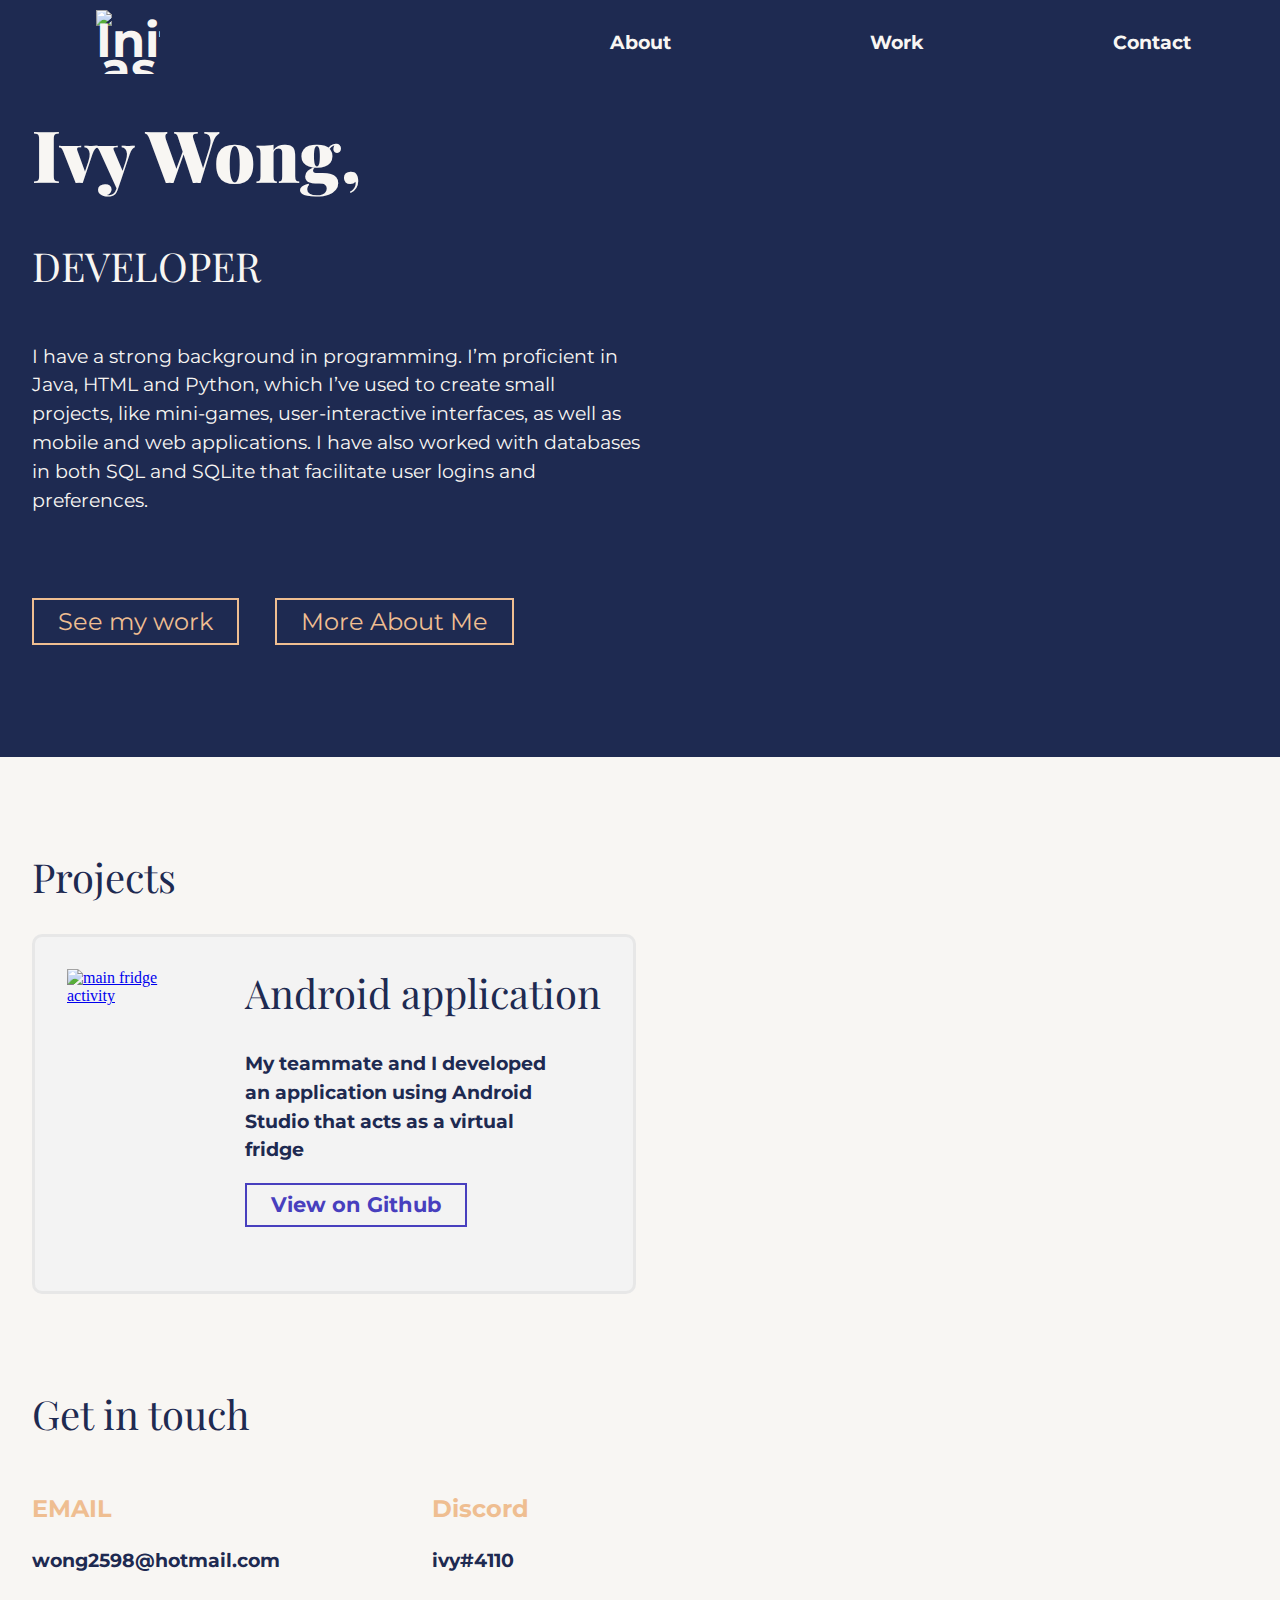
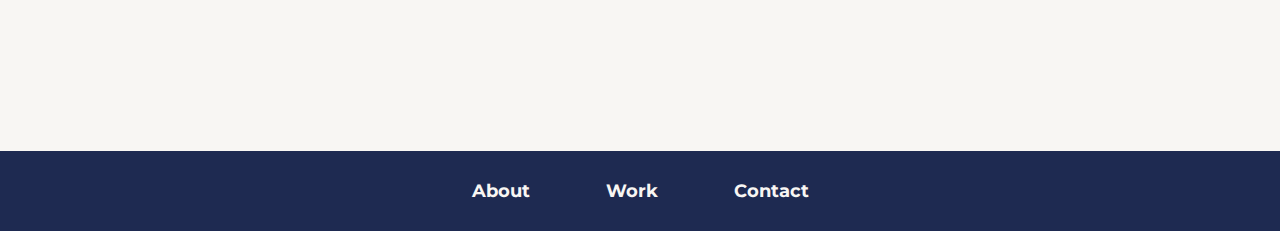
==== commit d0583bde: "validator errors fixed" ====
--- a/index.html
+++ b/index.html
@@ -24,14 +24,11 @@
         <nav>
           <ul>
             <li class="logo-nav">
-                <img class="header-title" src="img/logo-dark.png" width="64" height="64" alt="Logo">
+                <img class="header-title" src="img/logo-dark.png" width="64" height="64" alt="Initials as logo">
             </li>
-            <a href="#about" class="about-nav"><li class="header-btn">About</li></a>
-            <a href="fridgeApp.html" class="work-nav"><li class="header-btn">Work</li></a>
-            <a href="contact.html" class="contact-nav"><li class="header-btn">Contact</li></a>
-            <!-- <li class="work-nav"><a href="#work" class="header-btn">Work</a>  -->
-            <!-- </li>  -->
-            <!-- <li class="contact-nav"><a href="#contact" class="header-btn">Contact</a></li> -->
+            <li class="about-nav"><a href="#about" class="header-btn">About</a></li>
+            <li class="work-nav"><a href="fridgeApp.html" class="header-btn">Work</a></li> 
+            <li class="contact-nav"><a href="contact.html" class="header-btn">Contact</a></li>
         </ul>
         </nav>
     </header>
@@ -73,7 +70,7 @@
                 <div class="project-text">
                   <h2 class="project-title">Android application</h2>
                   <p class="project-desc">My teammate and I developed an application using Android Studio that acts as a virtual fridge</p>
-                  <a class="work-btn" href="https://github.com/wongivyw/FridgeApp">View on Github</a>
+                  <div><a class="work-btn" href="https://github.com/wongivyw/FridgeApp">View on Github</a></div>
                 </div>
               </div>
           </a>
@@ -125,7 +122,6 @@
         </ul>
       </div>
     </footer>
-
+    <script src="js/main.js"></script>
   </body>
-  <script src="js/main.js"></script>
 </html>
--- a/css/main.css
+++ b/css/main.css
@@ -74,7 +74,7 @@
 
 .contact-info {
   color: #1E2A51;
-  margin-bottom: 3rem;;
+  margin-bottom: 3rem;
   margin-top: 0.5rem;
 }
 
@@ -454,6 +454,7 @@
 /* Footer */
 footer * {
   display: inline;
+  padding: 0;
 }
 
 .footer-section {
